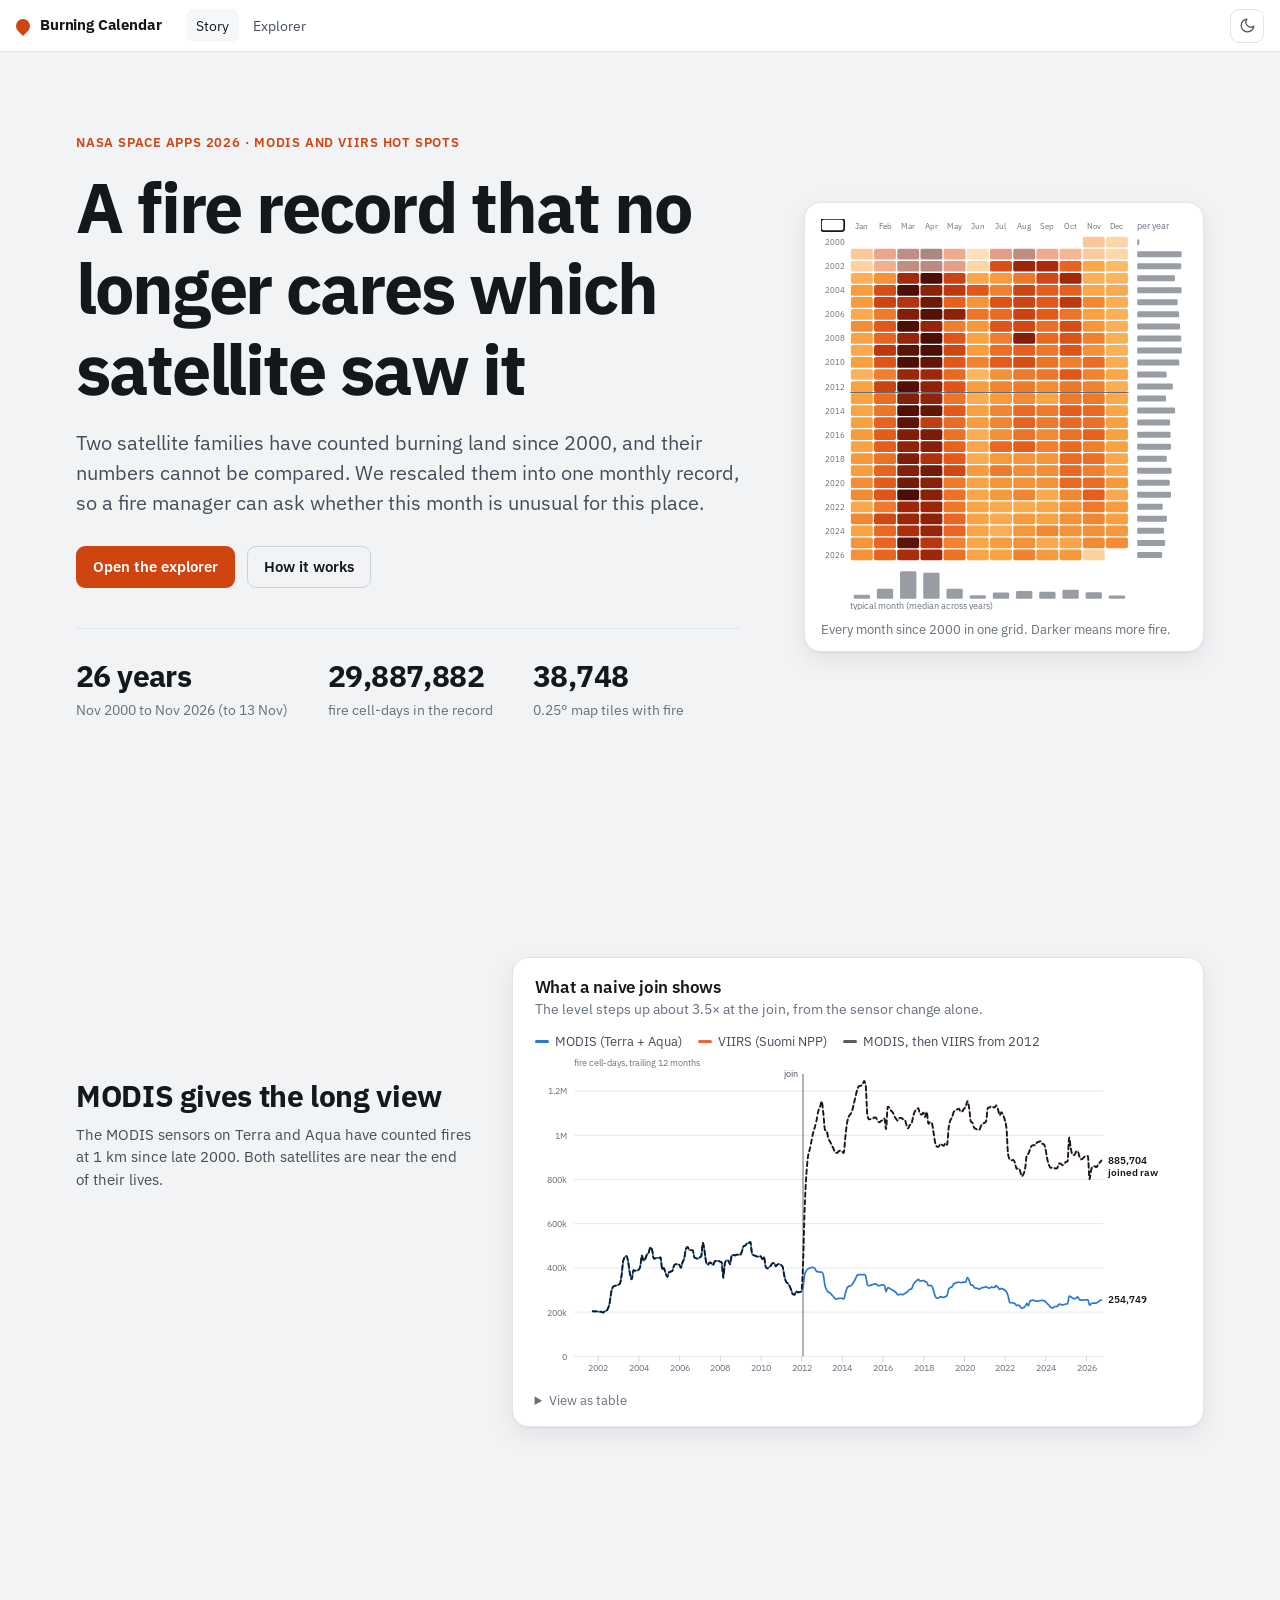
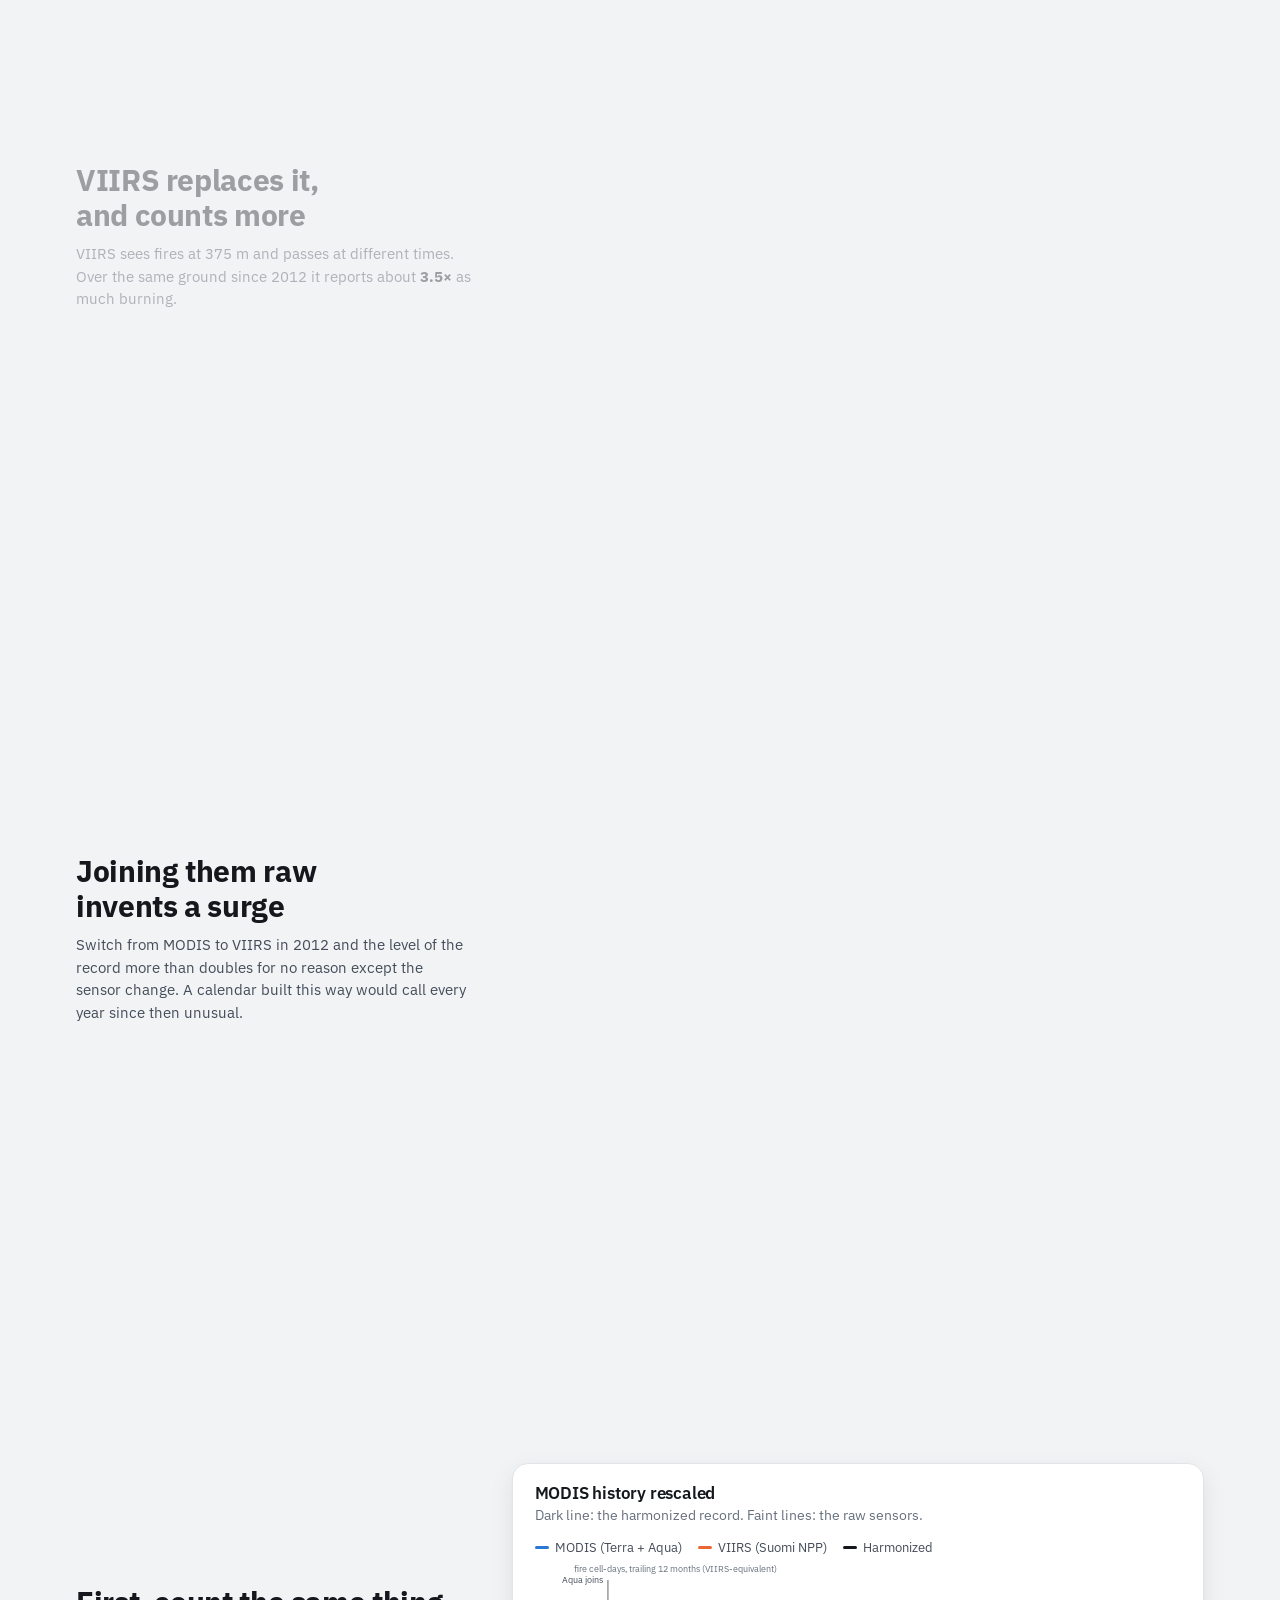
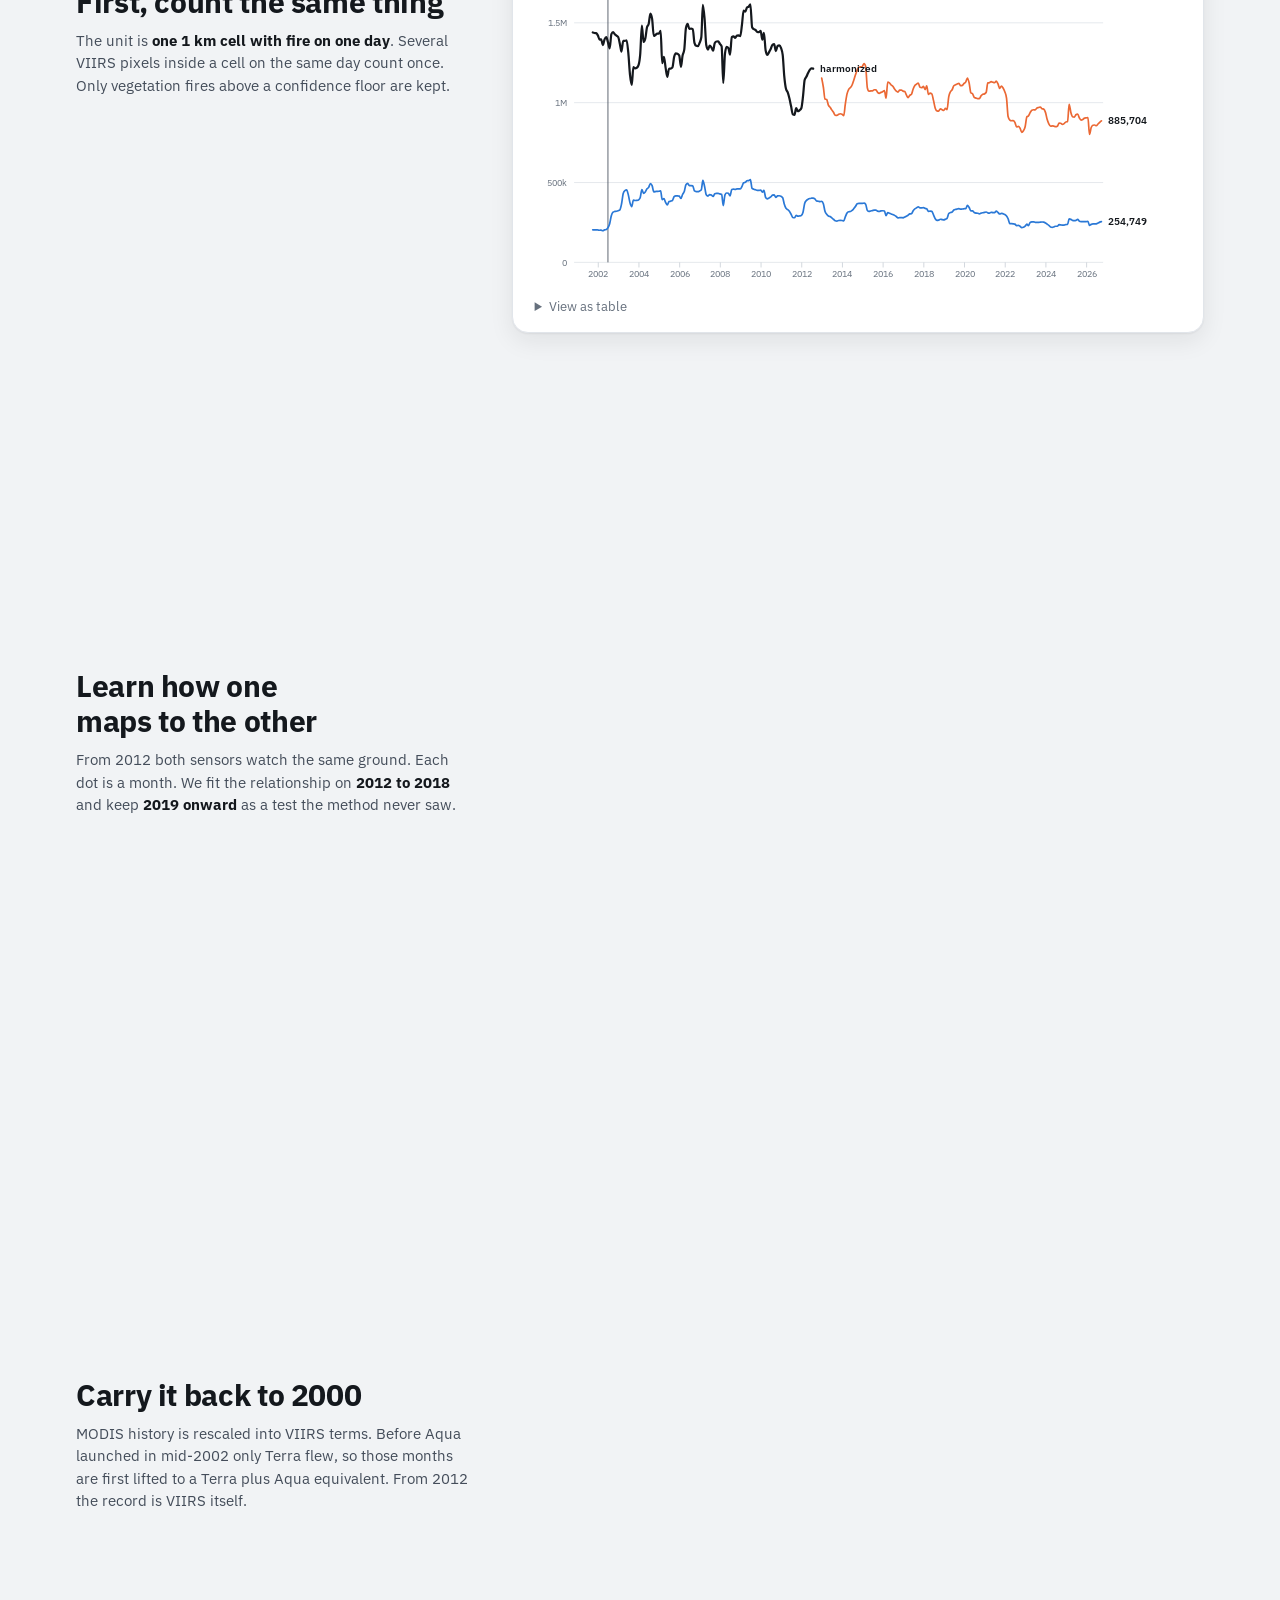
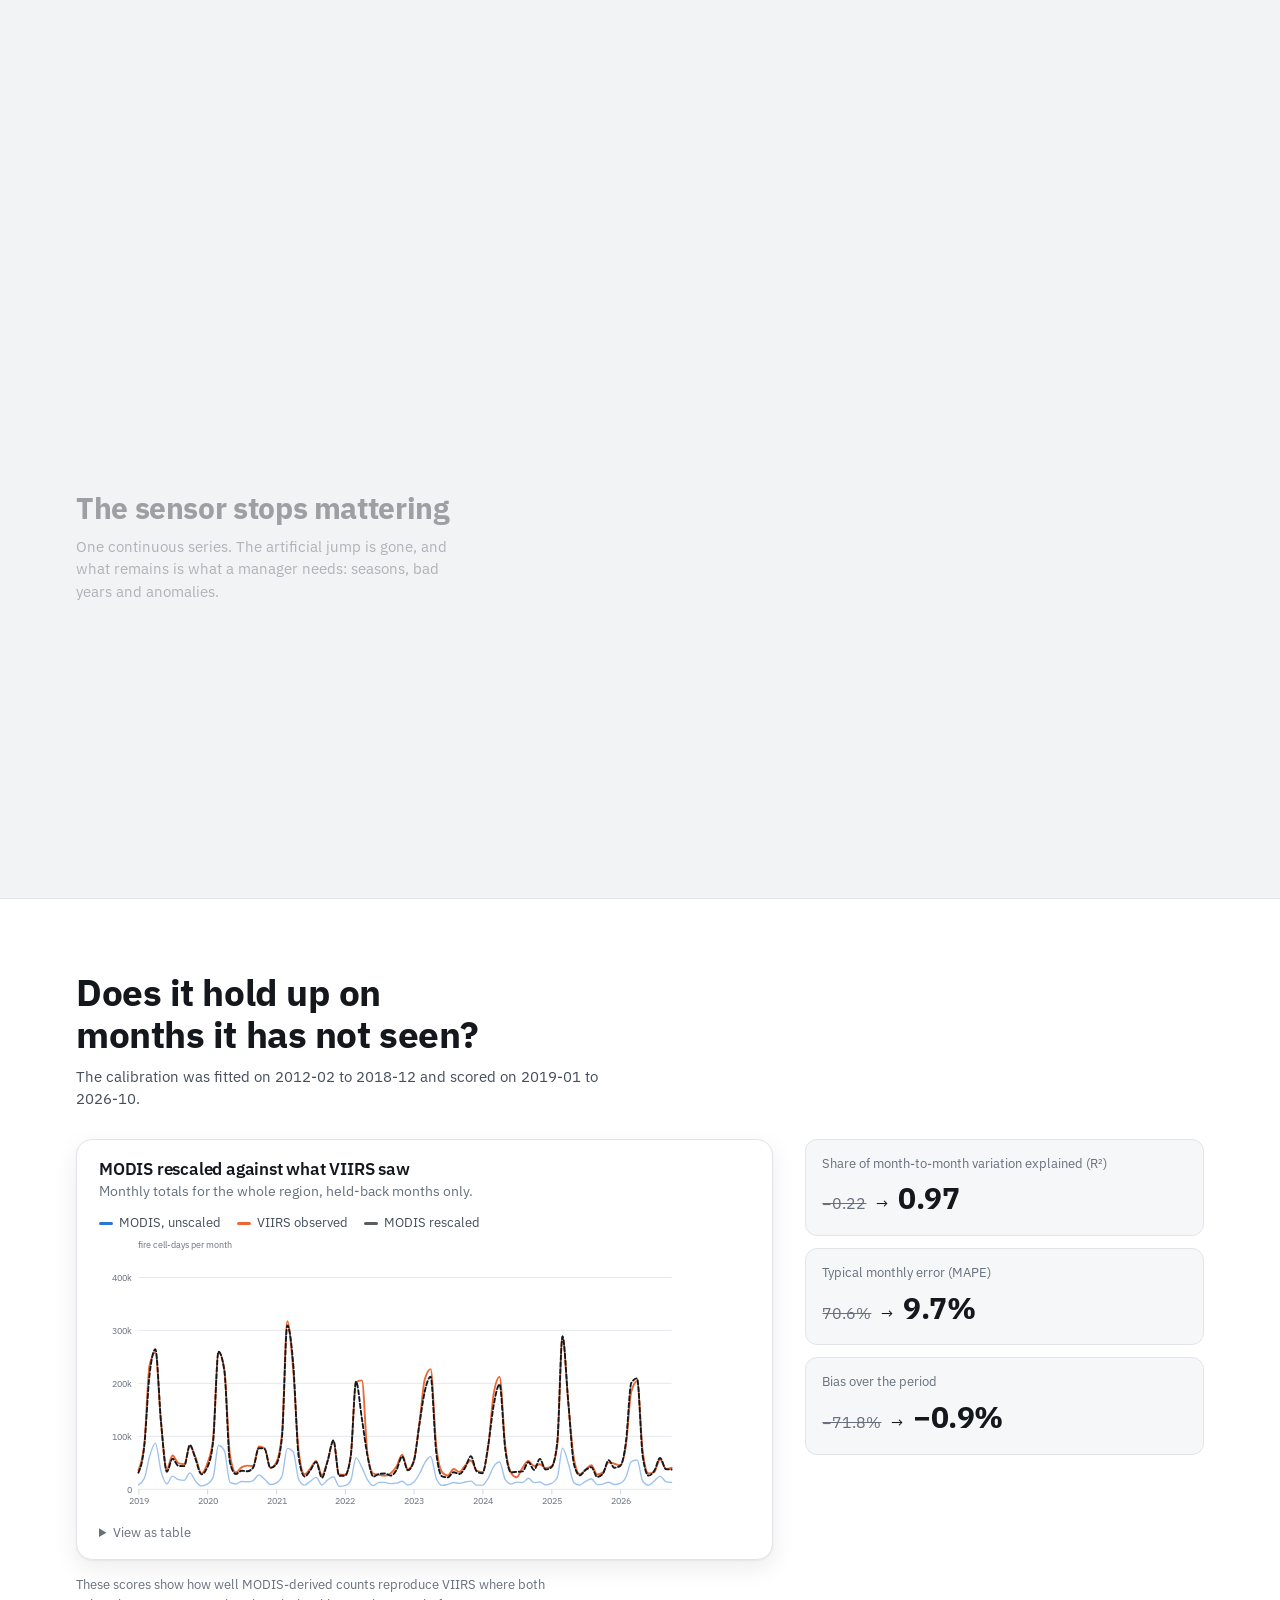
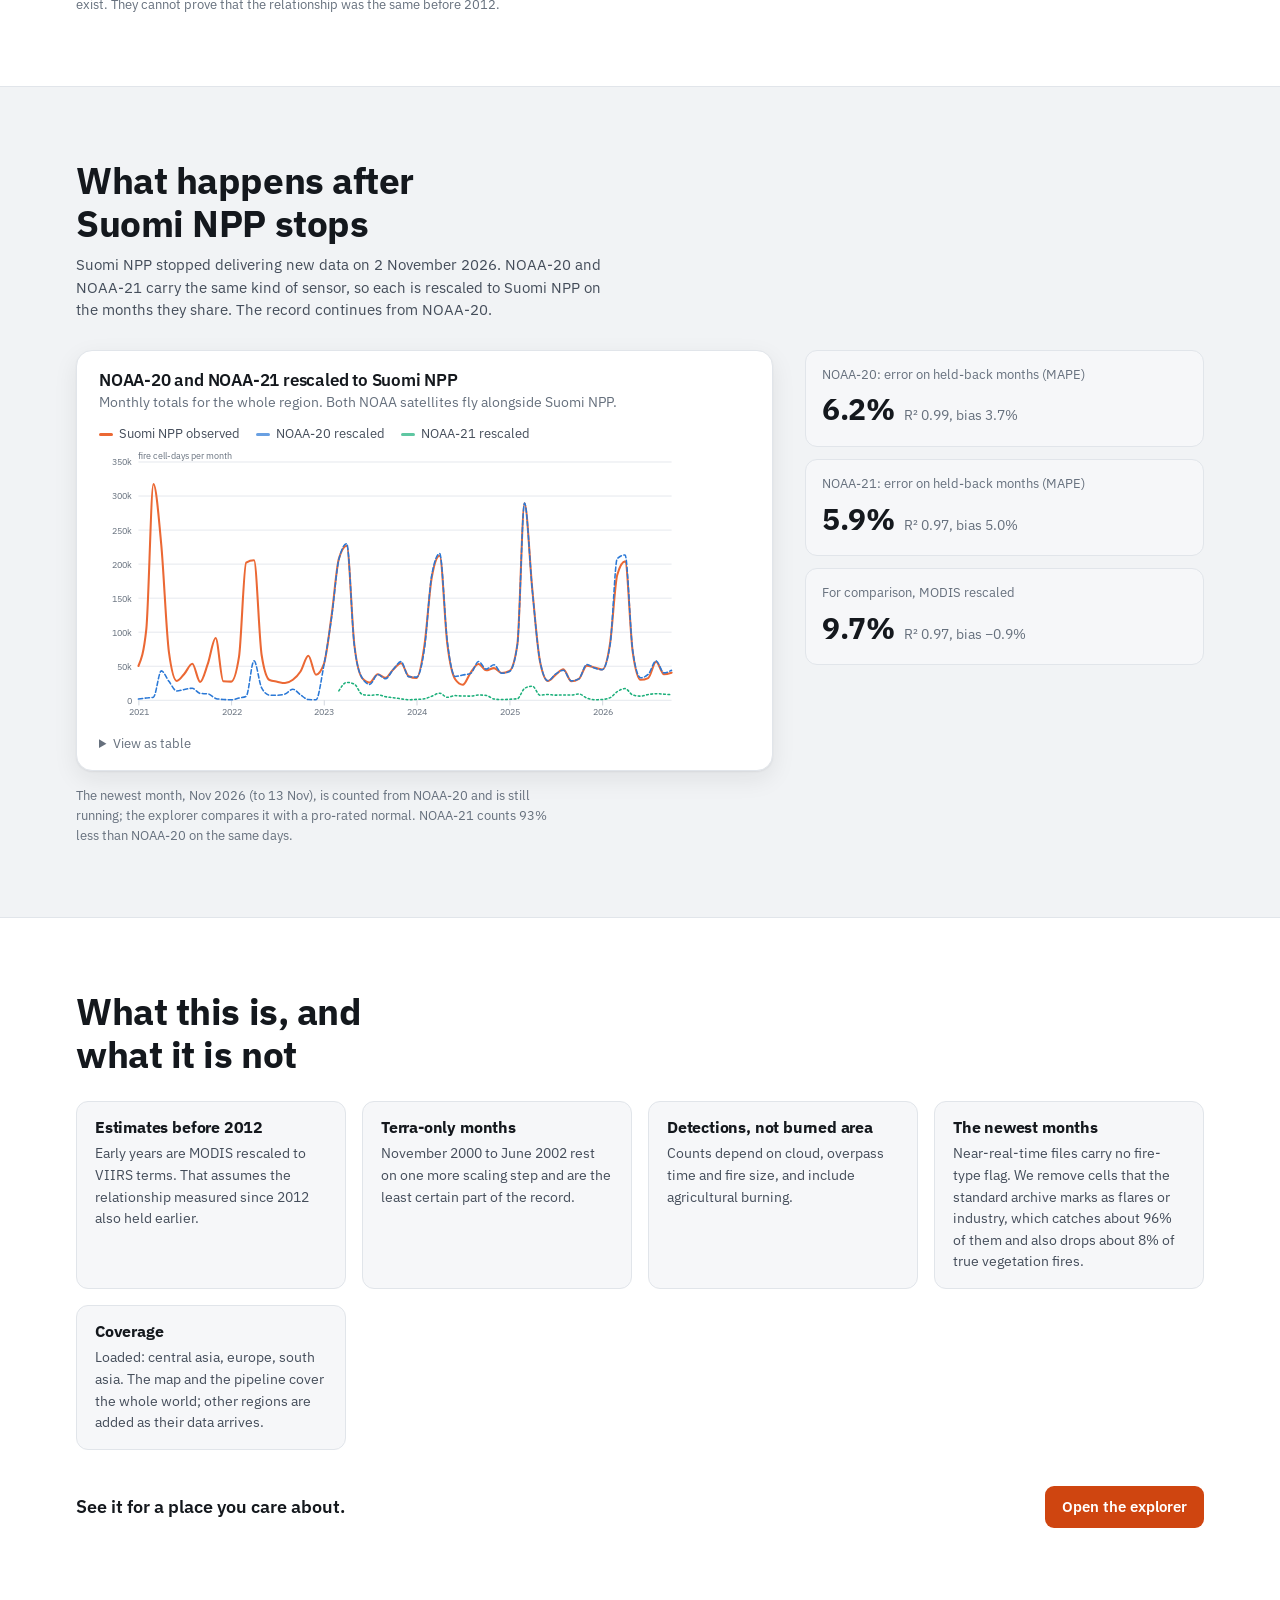
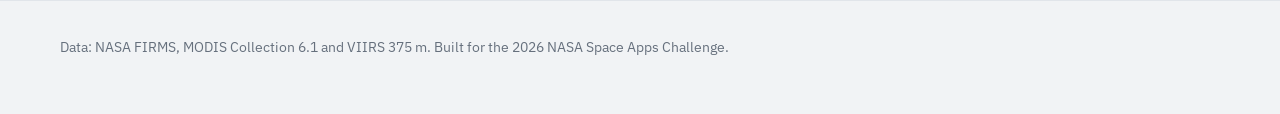
==== web/index.html @ ebf5aa25 "Burning Calendar: MODIS+VIIRS harmonization pipeline, website, Docker, derived data" ====
<!doctype html>
<html lang="en">
<head>
<meta charset="utf-8">
<meta name="viewport" content="width=device-width, initial-scale=1, viewport-fit=cover">
<title>Burning Calendar</title>
<link rel="stylesheet" href="css/base.css">
<link rel="stylesheet" href="css/story.css">
</head>
<body>
<header class="bar">
  <a class="brand" href="index.html"><i></i><span>Burning Calendar</span></a>
  <nav><a href="index.html" aria-current="page">Story</a><a href="explore.html">Explorer</a></nav>
  <span class="spacer"></span>
  <button class="iconbtn" id="theme" aria-label="Toggle light and dark theme" title="Theme">
    <svg viewBox="0 0 24 24"><path d="M21 12.8A9 9 0 1 1 11.2 3a7 7 0 0 0 9.8 9.8z"/></svg>
  </button>
</header>

<main>
<section class="hero"><div class="hero-grid"><div>
  <p class="eyebrow">NASA Space Apps 2026 · MODIS and VIIRS hot spots</p>
  <h1>A fire record that no longer cares which satellite saw it</h1>
  <p class="lede">Two satellite families have counted burning land since 2000, and their numbers cannot be compared. We rescaled them into one monthly record, so a fire manager can ask whether this month is unusual for this place.</p>
  <div class="actions">
    <a class="btn" href="explore.html">Open the explorer</a>
    <a class="btn ghost" href="#problem">How it works</a>
  </div>
  <div class="facts" id="facts"></div>
  </div>
  <a class="hero-vis" href="explore.html" aria-label="Open the explorer"><div id="hero-cal"></div><span>Every month since 2000 in one grid. Darker means more fire.</span></a>
  </div></section>

<section id="problem" class="story">
  <div>
    <div class="step" data-step="0">
      <h2>MODIS gives the long view</h2>
      <p>The MODIS sensors on Terra and Aqua have counted fires at 1&nbsp;km since late 2000. Both satellites are near the end of their lives.</p>
    </div>
    <div class="step" data-step="1">
      <h2>VIIRS replaces it, and counts more</h2>
      <p>VIIRS sees fires at 375&nbsp;m and passes at different times. Over the same ground since 2012 it reports about <b data-fill="ratio">2.5×</b> as much burning.</p>
    </div>
    <div class="step" data-step="2">
      <h2>Joining them raw invents a surge</h2>
      <p>Switch from MODIS to VIIRS in 2012 and the level of the record more than doubles for no reason except the sensor change. A calendar built this way would call every year since then unusual.</p>
    </div>
  </div>
  <div class="story-chart"><div class="card">
    <h3 class="ct" id="p-title"></h3><p class="cs" id="p-sub"></p>
    <div id="chart-problem"></div>
  </div></div>
</section>

<section id="harmonize" class="story">
  <div>
    <div class="step" data-step="0">
      <h2>First, count the same thing</h2>
      <p>The unit is <b>one 1&nbsp;km cell with fire on one day</b>. Several VIIRS pixels inside a cell on the same day count once. Only vegetation fires above a confidence floor are kept.</p>
    </div>
    <div class="step" data-step="1">
      <h2>Learn how one maps to the other</h2>
      <p>From 2012 both sensors watch the same ground. Each dot is a month. We fit the relationship on <b>2012 to 2018</b> and keep <b>2019 onward</b> as a test the method never saw.</p>
    </div>
    <div class="step" data-step="2">
      <h2>Carry it back to 2000</h2>
      <p>MODIS history is rescaled into VIIRS terms. Before Aqua launched in mid-2002 only Terra flew, so those months are first lifted to a Terra plus Aqua equivalent. From 2012 the record is VIIRS itself.</p>
    </div>
    <div class="step" data-step="3">
      <h2>The sensor stops mattering</h2>
      <p>One continuous series. The artificial jump is gone, and what remains is what a manager needs: seasons, bad years and anomalies.</p>
    </div>
  </div>
  <div class="story-chart"><div class="card">
    <h3 class="ct" id="h-title"></h3><p class="cs" id="h-sub"></p>
    <div id="chart-harmonize-line"></div>
    <div id="chart-harmonize-scatter" hidden></div>
  </div></div>
</section>

<section id="validation" class="band">
  <div class="wrap">
    <h2>Does it hold up on months it has not seen?</h2>
    <p class="sub" id="validation-sub"></p>
    <div class="validate">
      <div class="card"><h3 class="ct">MODIS rescaled against what VIIRS saw</h3><p class="cs" id="v-sub"></p><div id="chart-validate"></div></div>
      <div class="score" id="score"></div>
    </div>
    <p class="fineprint">These scores show how well MODIS-derived counts reproduce VIIRS where both exist. They cannot prove that the relationship was the same before 2012.</p>
  </div>
</section>

<section id="continuity" class="band alt-band" style="border-top:0">
  <div class="wrap">
    <h2>What happens after Suomi NPP stops</h2>
    <p class="sub" id="continuity-sub"></p>
    <div class="validate">
      <div class="card"><h3 class="ct">NOAA-20 and NOAA-21 rescaled to Suomi NPP</h3><p class="cs" id="c-sub"></p><div id="chart-continuity"></div></div>
      <div class="score" id="score-noaa"></div>
    </div>
    <p class="fineprint" id="continuity-note"></p>
  </div>
</section>

<section class="band" style="border-top:0">
  <div class="wrap">
    <h2>What this is, and what it is not</h2>
    <div class="limits">
      <div><h3>Estimates before 2012</h3><p>Early years are MODIS rescaled to VIIRS terms. That assumes the relationship measured since 2012 also held earlier.</p></div>
      <div><h3>Terra-only months</h3><p>November 2000 to June 2002 rest on one more scaling step and are the least certain part of the record.</p></div>
      <div><h3>Detections, not burned area</h3><p>Counts depend on cloud, overpass time and fire size, and include agricultural burning.</p></div>
      <div><h3>The newest months</h3><p>Near-real-time files carry no fire-type flag. We remove cells that the standard archive marks as flares or industry, which catches about 96% of them and also drops about 8% of true vegetation fires.</p></div>
      <div><h3>Coverage</h3><p id="coverage-note">The map and the pipeline cover the whole world; other regions are added as their data arrives.</p></div>
    </div>
    <div class="cta-band" style="margin-top:36px">
      <p style="font-size:1.15rem;font-weight:600">See it for a place you care about.</p>
      <a class="btn" href="explore.html">Open the explorer</a>
    </div>
  </div>
</section>
</main>
<footer class="foot wrap">Data: NASA FIRMS, MODIS Collection 6.1 and VIIRS 375 m. Built for the 2026 NASA Space Apps Challenge.</footer>

<script src="vendor/d3.min.js"></script>
<script src="js/data.js"></script>
<script src="js/theme.js"></script>
<script src="js/ramps.js"></script>
<script src="js/tooltip.js"></script>
<script src="js/charts/line.js"></script>
<script src="js/charts/scatter.js"></script>
<script src="js/charts/calendar.js"></script>
<script src="js/story.js"></script>
</body>
</html>
---- web/css/base.css ----
/* Design tokens. Fire is the one accent; series blue/orange come from a validated categorical order.
   Layout idea: a quiet instrument panel around a dark-capable map, numbers in tabular figures. */
@import url("https://fonts.googleapis.com/css2?family=IBM+Plex+Sans:wght@400;500;600;700&family=IBM+Plex+Mono:wght@400;500&display=swap");

:root {
  --font: "IBM Plex Sans", system-ui, -apple-system, "Segoe UI", Roboto, sans-serif;
  --mono: "IBM Plex Mono", ui-monospace, "SF Mono", Menlo, monospace;
  --bg: #f1f3f5; --surface: #ffffff; --surface-2: #f6f7f9;
  --ink: #14181d; --ink-2: #444d5a; --muted: #66707d;
  --line: #e1e5ea; --line-2: #cbd1d9;
  --accent: #cf4510; --accent-ink: #ffffff;
  --sea: #e6ebf0; --land: #fafbfc; --border: #c3cad3; --scrim: rgba(230, 235, 240, .62);
  --s1: #2a78d6; --s2: #eb6834; --s3: #1baf7a;
  --good: #1a7f4b; --bad: #b3261e;
  --shadow: 0 1px 2px rgba(20, 24, 29, .06), 0 8px 24px rgba(20, 24, 29, .08);
}
@media (prefers-color-scheme: dark) {
  :root:not([data-theme="light"]) {
    --bg: #0b0e11; --surface: #13171c; --surface-2: #1a1f25;
    --ink: #eceff3; --ink-2: #b4bdc8; --muted: #8993a1;
    --line: #242a32; --line-2: #333b46;
    --accent: #ff8a3d; --accent-ink: #1b0d04;
    --sea: #090b0e; --land: #151a20; --border: #2a313a; --scrim: rgba(9, 11, 14, .66);
    --s1: #3987e5; --s2: #d95926; --s3: #199e70;
    --good: #5fd39a; --bad: #ff8d84;
    --shadow: 0 1px 2px rgba(0, 0, 0, .4), 0 8px 24px rgba(0, 0, 0, .35);
    color-scheme: dark;
  }
}
:root[data-theme="dark"] {
  --bg: #0b0e11; --surface: #13171c; --surface-2: #1a1f25;
  --ink: #eceff3; --ink-2: #b4bdc8; --muted: #8993a1;
  --line: #242a32; --line-2: #333b46;
  --accent: #ff8a3d; --accent-ink: #1b0d04;
  --sea: #090b0e; --land: #151a20; --border: #2a313a; --scrim: rgba(9, 11, 14, .66);
  --s1: #3987e5; --s2: #d95926; --s3: #199e70;
  --good: #5fd39a; --bad: #ff8d84;
  --shadow: 0 1px 2px rgba(0, 0, 0, .4), 0 8px 24px rgba(0, 0, 0, .35);
  color-scheme: dark;
}

* { box-sizing: border-box; }
html { scroll-behavior: smooth; }
body { margin: 0; background: var(--bg); color: var(--ink); font: 15px/1.5 var(--font); -webkit-font-smoothing: antialiased; }
h1, h2, h3, h4 { margin: 0; line-height: 1.15; letter-spacing: -.012em; text-wrap: balance; }
p { margin: 0; }
a { color: inherit; }
button, select, input { font: inherit; color: inherit; }
.num { font-variant-numeric: tabular-nums; }
.muted { color: var(--muted); }
:focus-visible { outline: 2px solid var(--accent); outline-offset: 2px; border-radius: 4px; }

/* top bar shared by both pages */
.bar { display: flex; align-items: center; gap: 16px; height: 52px; padding: 0 max(16px, env(safe-area-inset-left, 0px)); border-bottom: 1px solid var(--line); background: var(--surface); }
.brand { white-space: nowrap; display: flex; align-items: center; gap: 10px; font-weight: 700; letter-spacing: -.01em; text-decoration: none; }
.brand i { width: 14px; height: 14px; border-radius: 50% 50% 50% 0; transform: rotate(-45deg); background: var(--accent); display: block; }
.bar nav { display: flex; gap: 4px; margin-left: 8px; overflow-x: auto; }
.bar nav a { padding: 6px 10px; border-radius: 8px; color: var(--ink-2); text-decoration: none; font-size: .9rem; white-space: nowrap; }
.bar nav a:hover, .bar nav a[aria-current] { background: var(--surface-2); color: var(--ink); }
.bar .spacer { flex: 1; }
.iconbtn { width: 34px; height: 34px; display: grid; place-items: center; border: 1px solid var(--line); background: var(--surface); border-radius: 9px; cursor: pointer; color: var(--ink-2); }
.iconbtn:hover { color: var(--ink); border-color: var(--line-2); }
.iconbtn svg { width: 17px; height: 17px; stroke: currentColor; fill: none; stroke-width: 1.7; stroke-linecap: round; stroke-linejoin: round; }

.btn { display: inline-flex; align-items: center; gap: 8px; padding: 9px 16px; border-radius: 9px; border: 1px solid transparent; background: var(--accent); color: var(--accent-ink); font-weight: 600; text-decoration: none; cursor: pointer; }
.btn.ghost { background: transparent; color: var(--ink); border-color: var(--line-2); }
.btn:hover { filter: brightness(1.06); }
.seg { display: inline-flex; padding: 3px; gap: 2px; background: var(--surface-2); border: 1px solid var(--line); border-radius: 10px; }
.seg button { border: 0; background: transparent; padding: 5px 11px; border-radius: 7px; cursor: pointer; color: var(--ink-2); font-size: .85rem; white-space: nowrap; }
.seg button[aria-pressed="true"] { background: var(--surface); color: var(--ink); box-shadow: 0 1px 2px rgba(0, 0, 0, .12); font-weight: 600; }
.pill { display: inline-flex; align-items: center; gap: 6px; padding: 3px 10px; border-radius: 999px; font-size: .8rem; font-weight: 600; border: 1px solid var(--line-2); }

/* chart bits */
.axis text { fill: var(--muted); font: 11px var(--font); }
.axis path, .axis line { stroke: var(--line-2); }
.axis .domain { display: none; }
.grid line { stroke: var(--line); }
.legend-row { display: flex; flex-wrap: wrap; gap: 6px 16px; font-size: .82rem; color: var(--ink-2); margin-bottom: 6px; }
.legend-row span { display: inline-flex; align-items: center; gap: 6px; }
.legend-row i { display: block; width: 14px; height: 3px; border-radius: 2px; }
.legend-row i.dot { width: 9px; height: 9px; border-radius: 50%; }
.scale { display: flex; align-items: center; gap: 8px; font-size: .75rem; color: var(--muted); }
.scale canvas { height: 8px; width: 140px; border-radius: 4px; }
.tip { position: fixed; z-index: 50; pointer-events: none; min-width: 120px; max-width: 280px; padding: 8px 10px; border-radius: 10px; background: var(--surface); color: var(--ink); border: 1px solid var(--line-2); box-shadow: var(--shadow); font-size: .8rem; }
.tip .t { color: var(--muted); margin-bottom: 4px; }
.tip .r { display: flex; align-items: center; gap: 8px; justify-content: space-between; }
.tip .r b { font-variant-numeric: tabular-nums; font-size: .95rem; }
.tip .r span { display: inline-flex; align-items: center; gap: 6px; color: var(--ink-2); }
.tip .r i { width: 10px; height: 3px; border-radius: 2px; display: inline-block; }
details.tbl { margin-top: 10px; font-size: .82rem; }
details.tbl summary { cursor: pointer; color: var(--muted); }
details.tbl .wrap { overflow: auto; max-height: 260px; margin-top: 8px; border: 1px solid var(--line); border-radius: 8px; }
details.tbl table { border-collapse: collapse; width: 100%; font-variant-numeric: tabular-nums; }
details.tbl th, details.tbl td { padding: 4px 10px; text-align: right; border-bottom: 1px solid var(--line); }
details.tbl th:first-child, details.tbl td:first-child { text-align: left; }
details.tbl th { position: sticky; top: 0; background: var(--surface-2); font-weight: 600; }
@media (prefers-reduced-motion: reduce) { html { scroll-behavior: auto; } * { transition: none !important; animation: none !important; } }
@media (max-width: 560px) { .brand span { display: none; } .bar { gap: 10px; } }
---- web/css/story.css ----
.hero { max-width: 1160px; margin: 0 auto; padding: clamp(40px, 9vh, 96px) max(16px, env(safe-area-inset-left, 0px)) clamp(32px, 7vh, 72px); }
.eyebrow { color: var(--accent); font-weight: 600; font-size: .82rem; letter-spacing: .06em; text-transform: uppercase; }
.hero-grid { display: grid; grid-template-columns: minmax(0, 1fr) minmax(280px, 400px); gap: clamp(24px, 5vw, 72px); align-items: center; }
.hero-vis { display: block; text-decoration: none; padding: 16px 16px 12px; border: 1px solid var(--line); border-radius: 16px; background: var(--surface); box-shadow: var(--shadow); }
.hero-vis span { display: block; margin-top: 10px; font-size: .8rem; color: var(--muted); }
.hero-vis:hover { border-color: var(--line-2); }
@media (max-width: 880px) { .hero-grid { grid-template-columns: 1fr; } }
.hero h1 { font-size: clamp(2.3rem, 6.2vw, 4.4rem); max-width: 16ch; margin: 14px 0 18px; font-weight: 700; letter-spacing: -.03em; }
.hero .lede { font-size: clamp(1.05rem, 1.6vw, 1.25rem); color: var(--ink-2); max-width: 56ch; }
.hero .actions { display: flex; flex-wrap: wrap; gap: 12px; margin: 28px 0 40px; }
.facts { display: flex; flex-wrap: wrap; gap: 14px 40px; padding-top: 24px; border-top: 1px solid var(--line); }
.fact b { display: block; font-size: 1.9rem; letter-spacing: -.02em; font-variant-numeric: tabular-nums; }
.fact span { color: var(--muted); font-size: .85rem; }

.story { max-width: 1160px; margin: 0 auto; padding: 0 max(16px, env(safe-area-inset-left, 0px)); display: grid; grid-template-columns: minmax(260px, 4fr) minmax(0, 7fr); gap: 40px; }
.step { min-height: 78vh; display: flex; flex-direction: column; justify-content: center; gap: 10px; opacity: .38; transition: opacity .3s; }
.step.active { opacity: 1; }
.step h2 { font-size: clamp(1.4rem, 2.4vw, 1.9rem); }
.step p { color: var(--ink-2); max-width: 46ch; }
.step p b { color: var(--ink); }
.story-chart { position: sticky; top: 68px; align-self: start; height: calc(100vh - 84px); display: flex; align-items: center; }
.card { width: 100%; background: var(--surface); border: 1px solid var(--line); border-radius: 16px; padding: 20px 22px 16px; box-shadow: var(--shadow); }
.card .ct { font-size: 1.05rem; font-weight: 600; }
.card .cs { color: var(--muted); font-size: .85rem; margin: 2px 0 12px; min-height: 1.3em; }
.card [hidden] { display: none; }

.band { background: var(--surface); border-block: 1px solid var(--line); padding: clamp(40px, 8vh, 80px) 0; }
.wrap { max-width: 1160px; margin: 0 auto; padding: 0 max(16px, env(safe-area-inset-left, 0px)); }
.band h2 { font-size: clamp(1.6rem, 3vw, 2.3rem); max-width: 22ch; }
.band .sub { color: var(--ink-2); max-width: 60ch; margin: 10px 0 28px; }
.validate { display: grid; grid-template-columns: minmax(0, 7fr) minmax(240px, 4fr); gap: 32px; align-items: start; }
.score { display: grid; gap: 12px; }
.score .row { padding: 14px 16px; border: 1px solid var(--line); border-radius: 12px; background: var(--surface-2); }
.score .k { color: var(--muted); font-size: .82rem; }
.score .v { display: flex; align-items: baseline; gap: 10px; font-variant-numeric: tabular-nums; margin-top: 2px; }
.score .v b { font-size: 1.9rem; letter-spacing: -.02em; }
.score .v s { color: var(--muted); font-size: 1rem; }
.fineprint { color: var(--muted); font-size: .84rem; max-width: 62ch; margin-top: 14px; }

.limits { display: grid; grid-template-columns: repeat(auto-fit, minmax(240px, 1fr)); gap: 16px; margin-top: 26px; }
.limits div { padding: 16px 18px; border: 1px solid var(--line); border-radius: 12px; background: var(--surface-2); }
.limits h3 { font-size: 1rem; margin-bottom: 6px; }
.limits p { color: var(--ink-2); font-size: .9rem; }
.foot { padding: 36px 0 56px; color: var(--muted); font-size: .85rem; }
.cta-band { display: flex; flex-wrap: wrap; align-items: center; justify-content: space-between; gap: 20px; }
@media (max-width: 880px) {
  .story, .validate { grid-template-columns: 1fr; gap: 0; }
  .story-chart { top: 52px; height: auto; padding: 8px 0; background: var(--bg); z-index: 5; }
  .step { min-height: 64vh; }
  .validate { gap: 20px; }
}
.alt-band { background: var(--bg); }
.score .v em { font-style: normal; color: var(--muted); font-size: .85rem; }
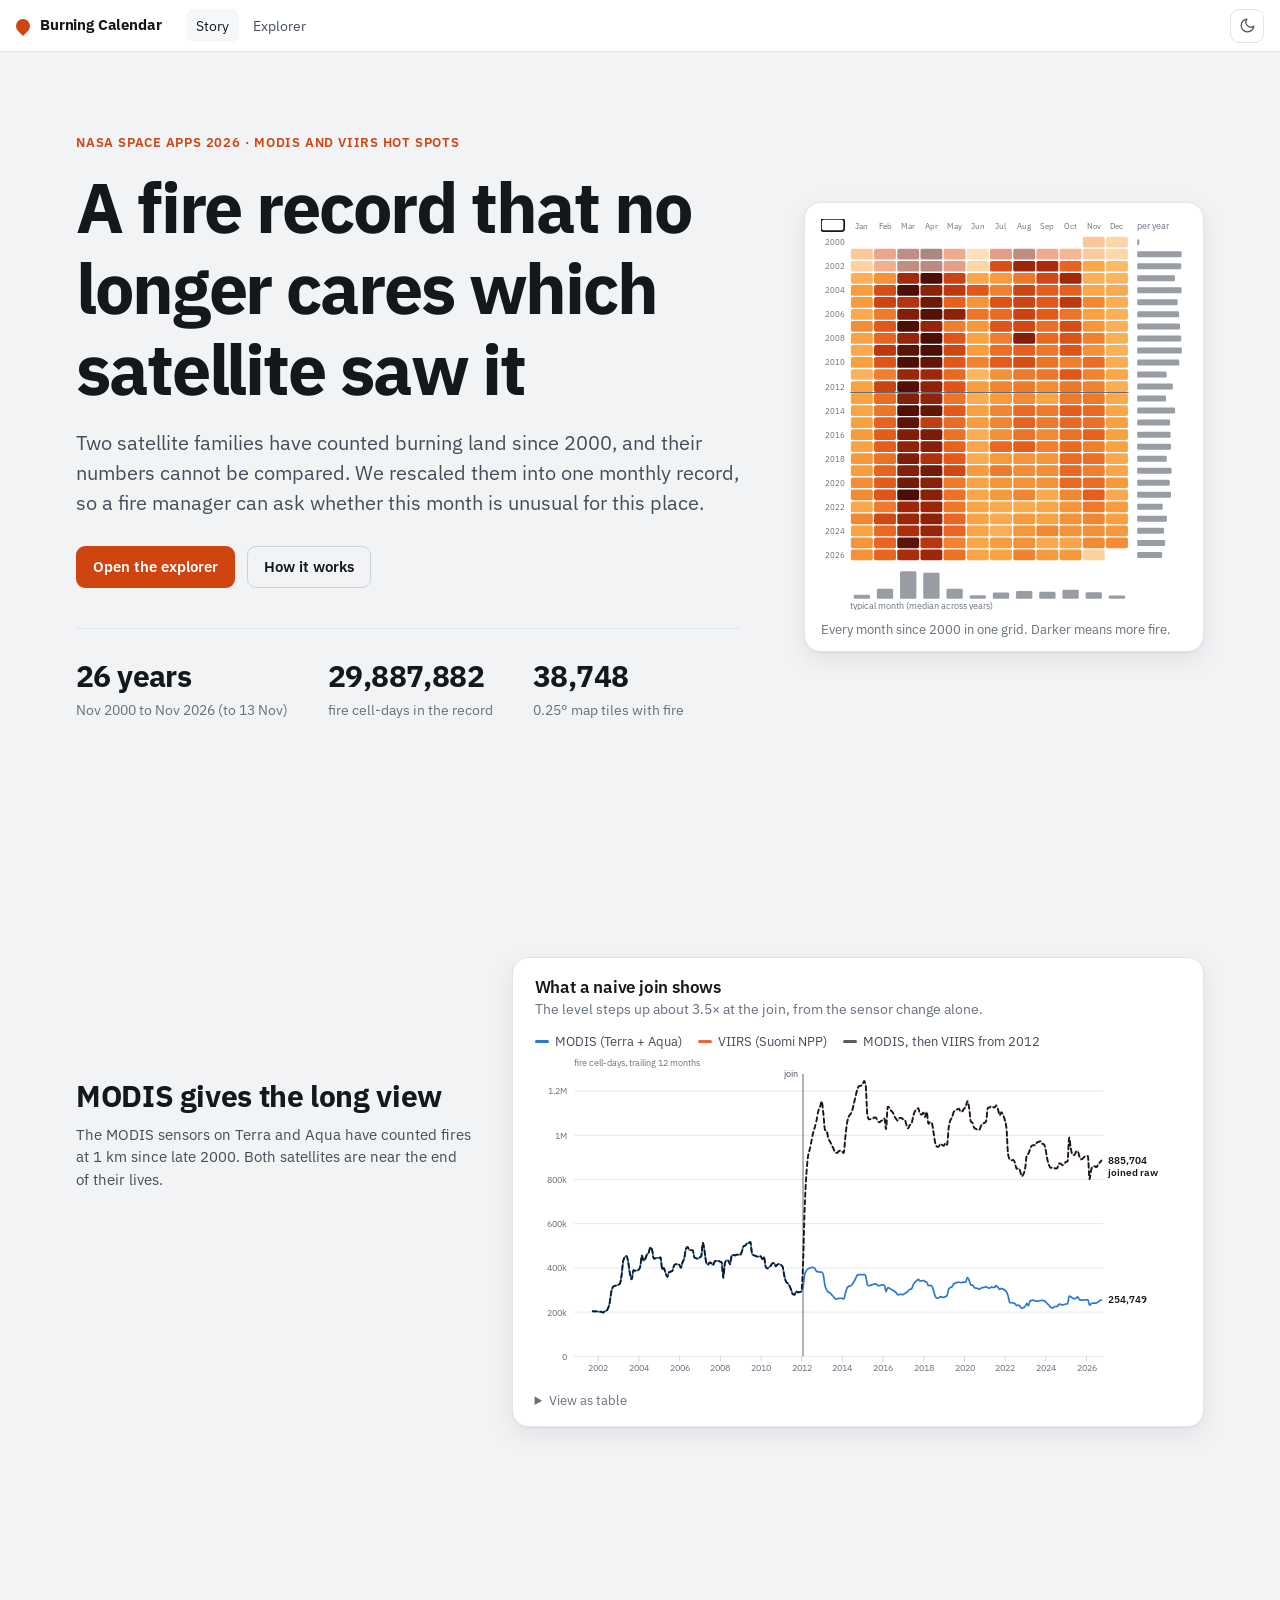
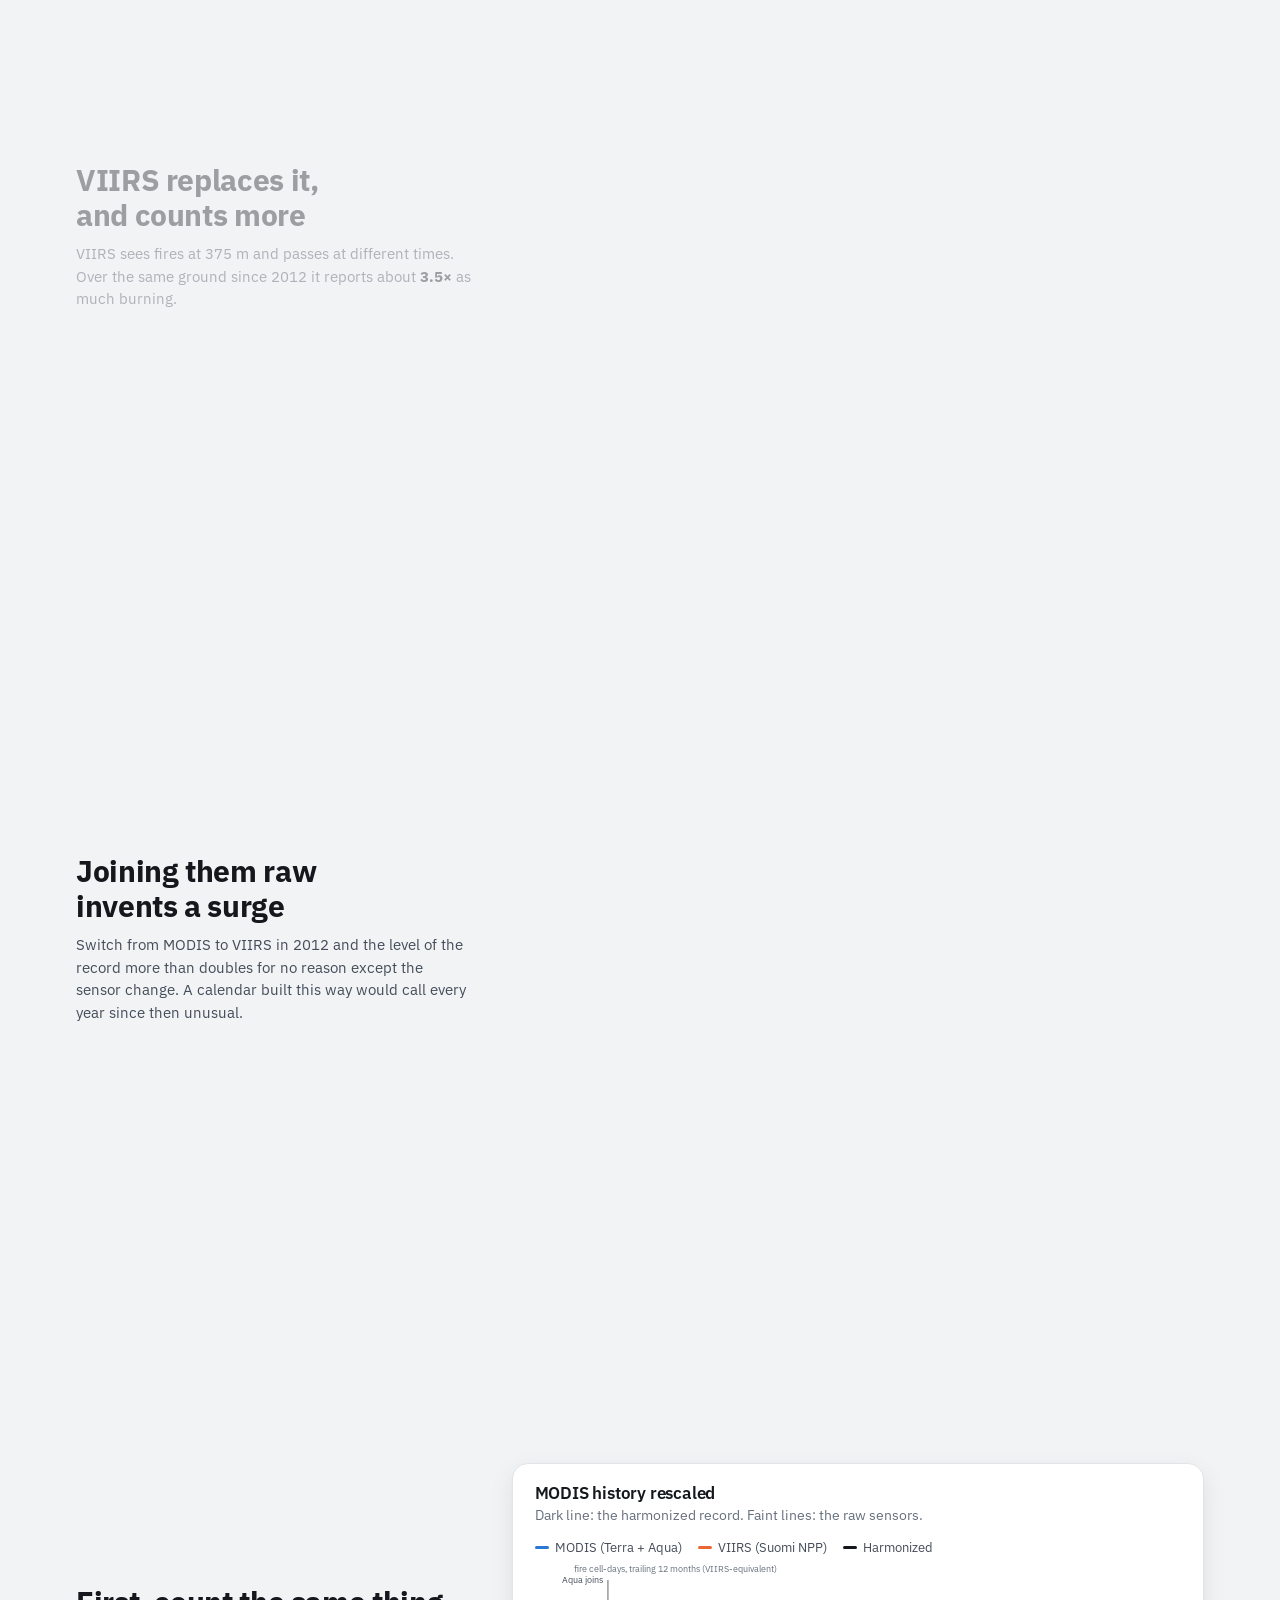
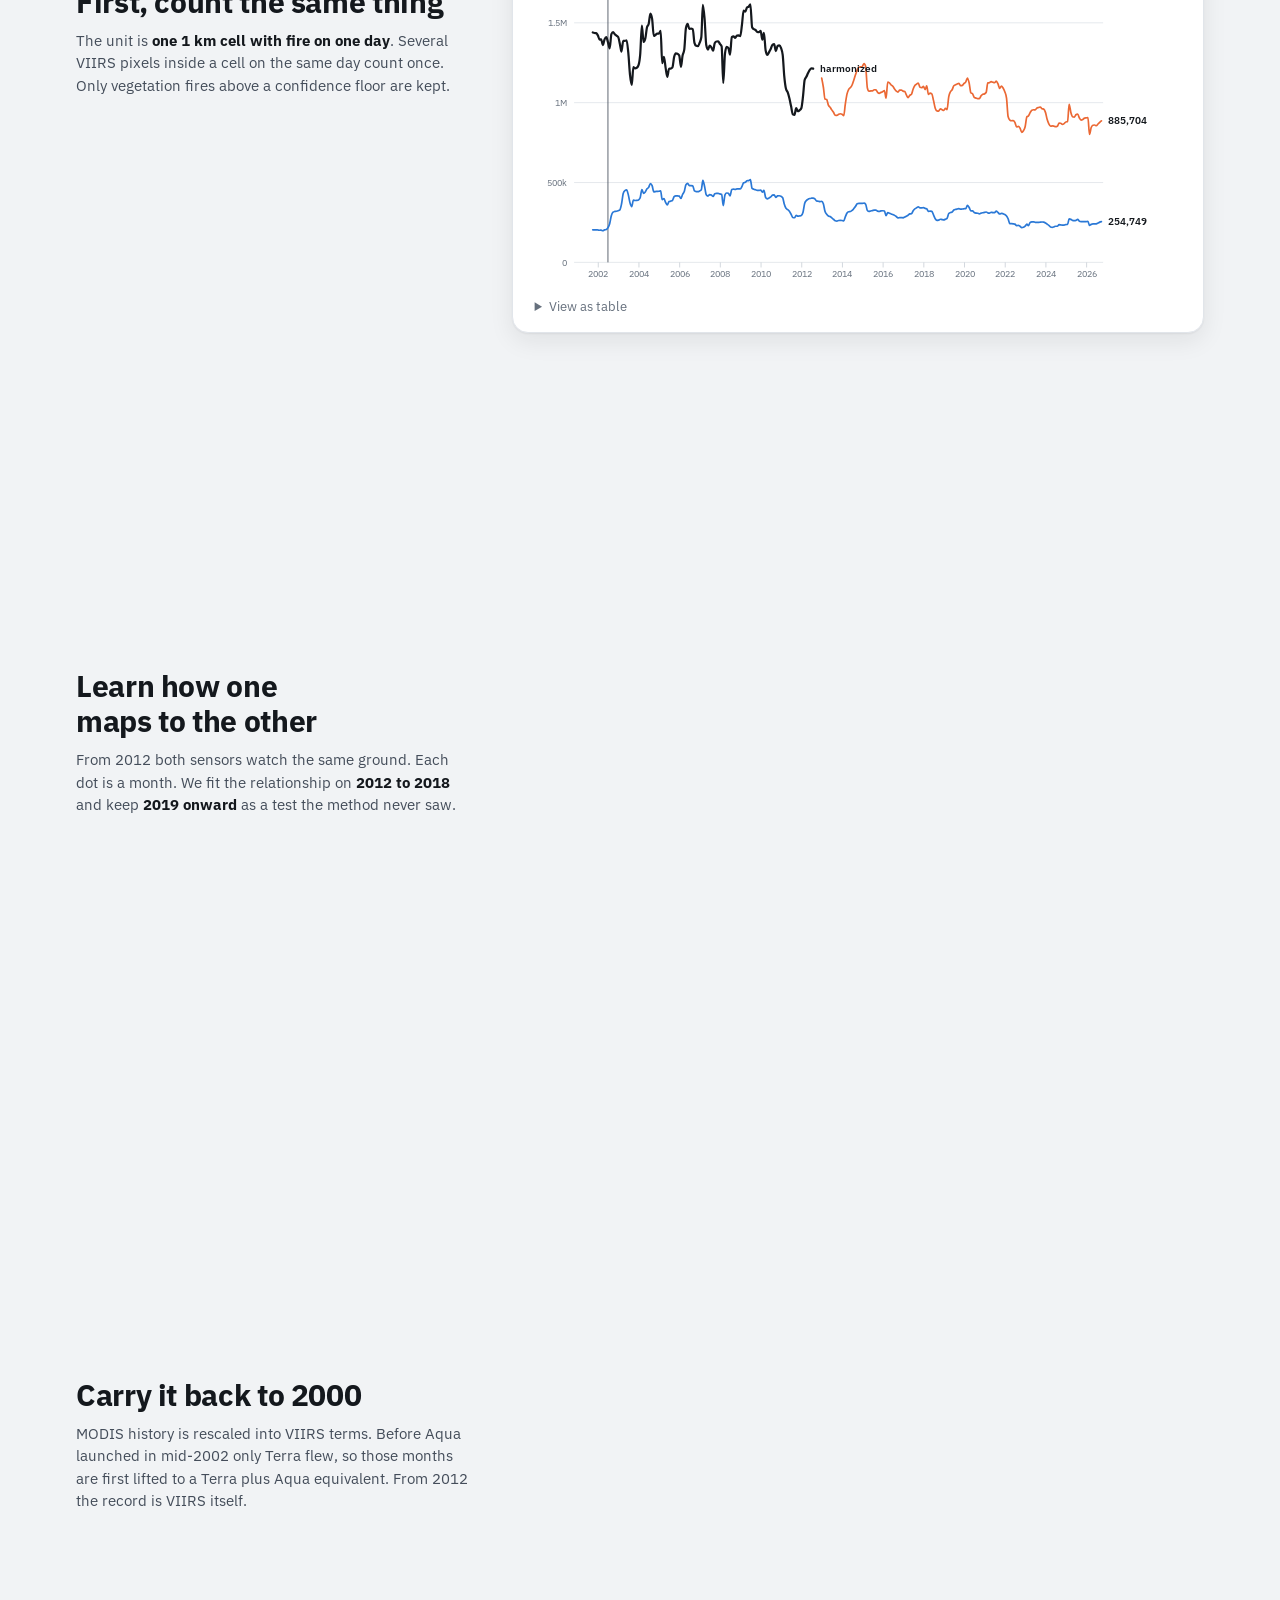
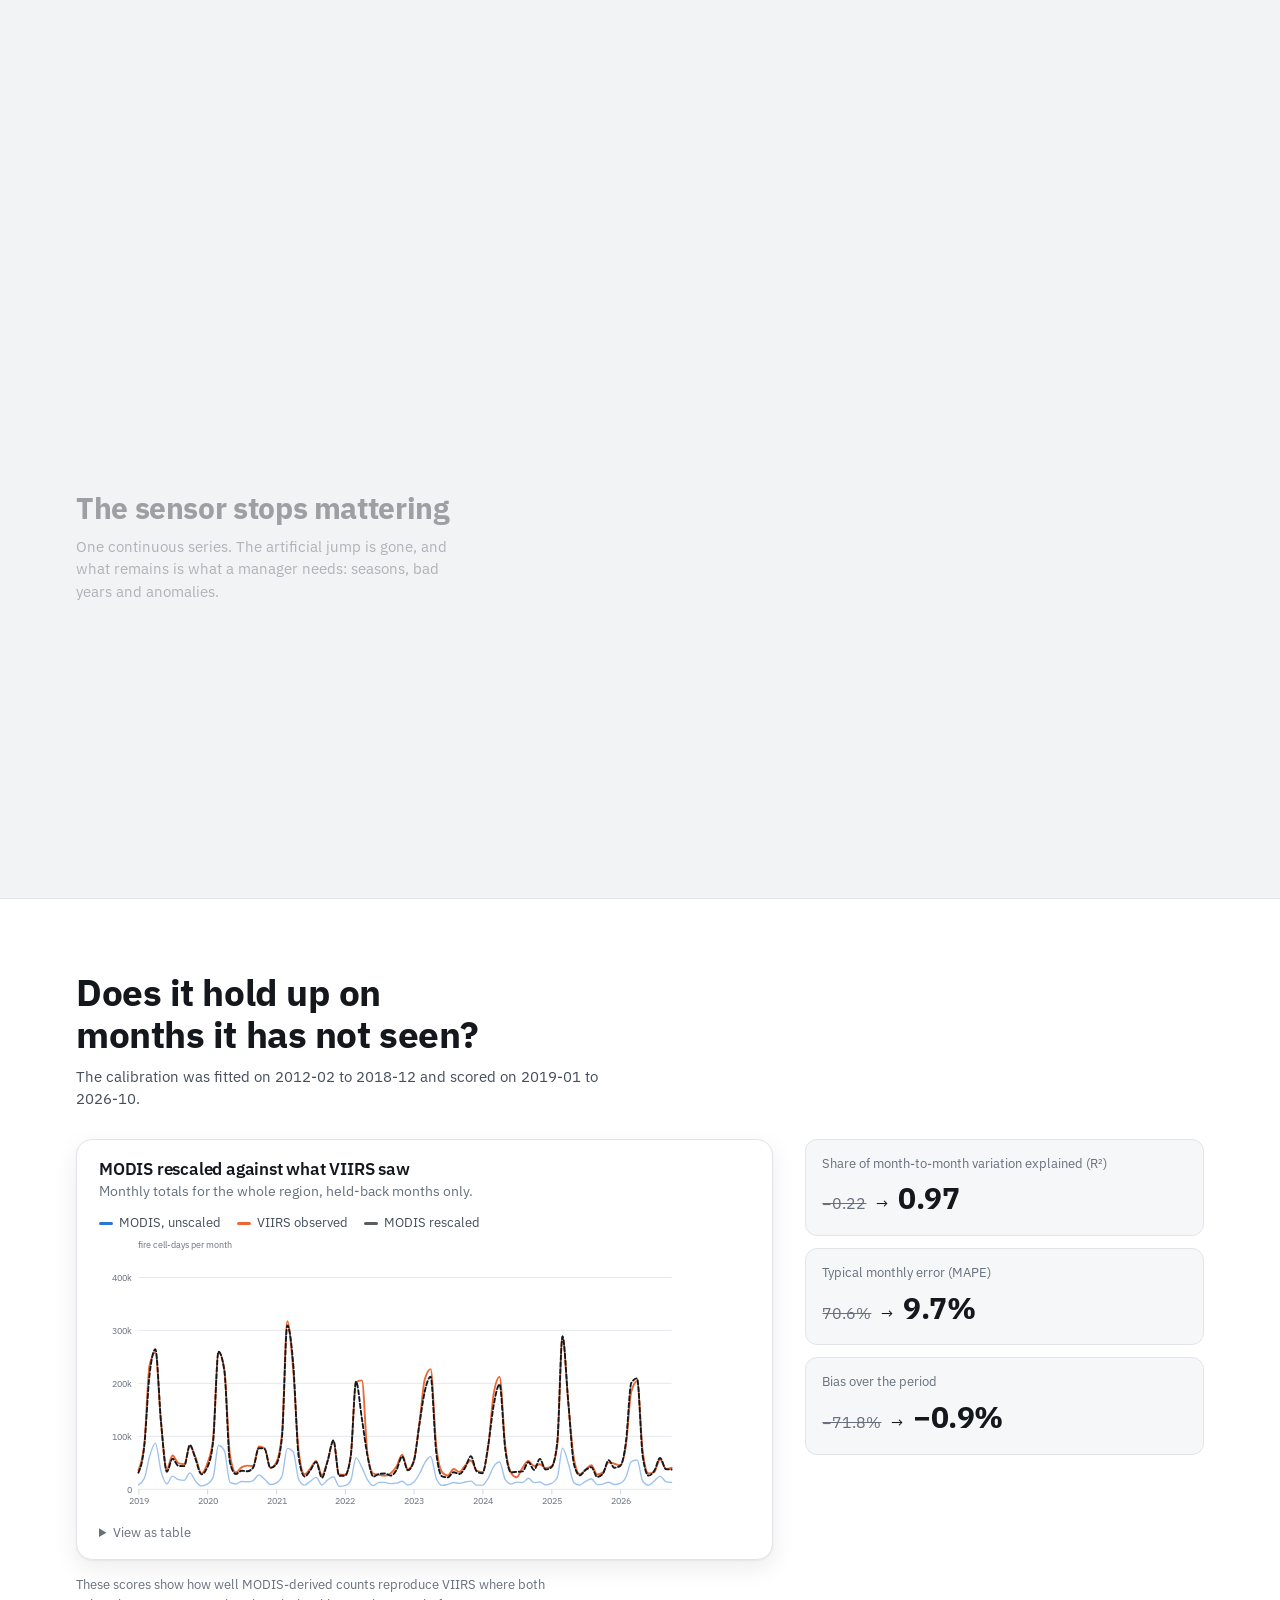
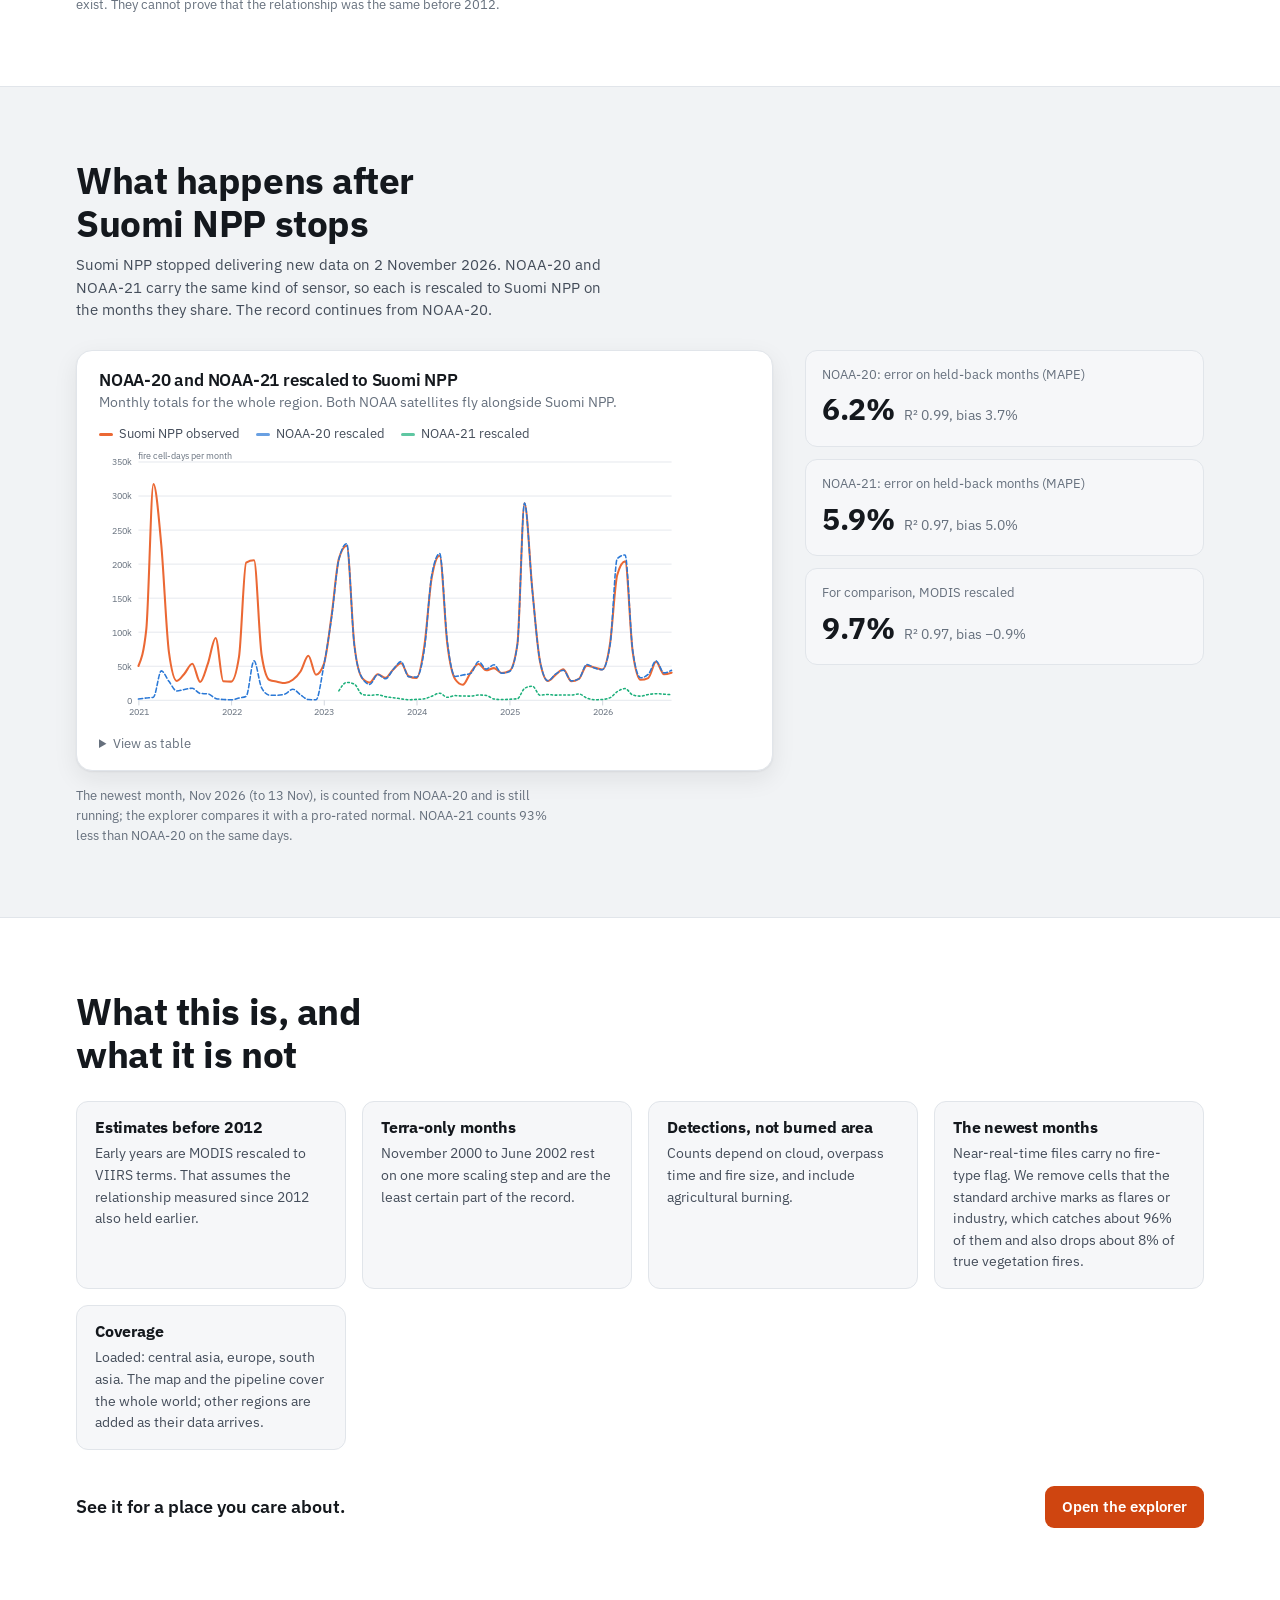
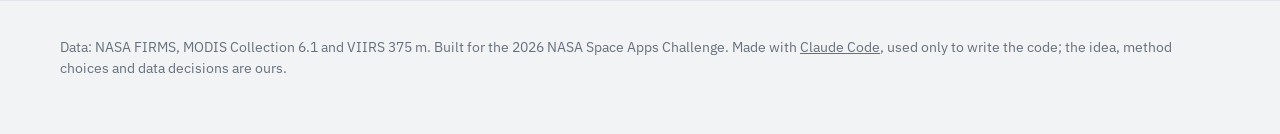
==== commit adbfe685: "Credit Claude Code in README and site footer" ====
--- a/web/index.html
+++ b/web/index.html
@@ -119,7 +119,7 @@
   </div>
 </section>
 </main>
-<footer class="foot wrap">Data: NASA FIRMS, MODIS Collection 6.1 and VIIRS 375 m. Built for the 2026 NASA Space Apps Challenge.</footer>
+<footer class="foot wrap">Data: NASA FIRMS, MODIS Collection 6.1 and VIIRS 375 m. Built for the 2026 NASA Space Apps Challenge. Made with <a href="https://claude.com/claude-code">Claude Code</a>, used only to write the code; the idea, method choices and data decisions are ours.</footer>
 
 <script src="vendor/d3.min.js"></script>
 <script src="js/data.js"></script>
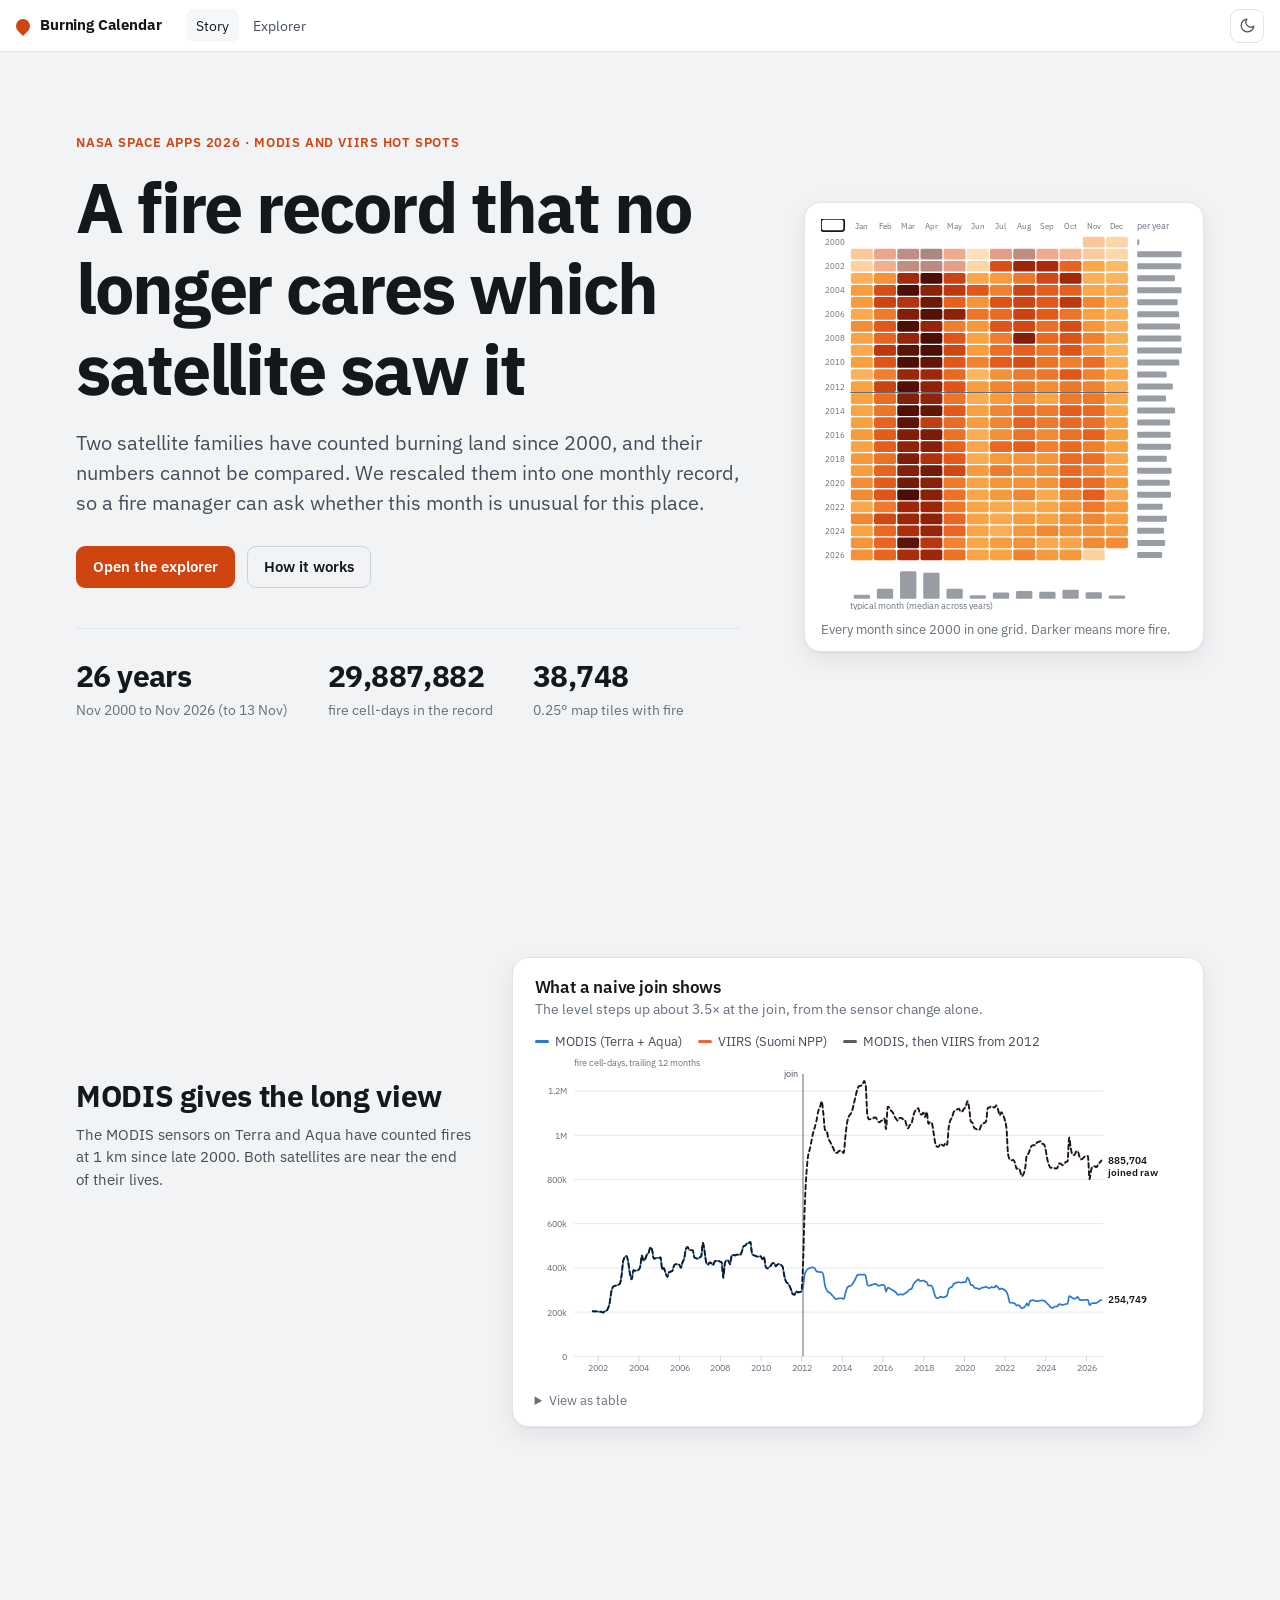
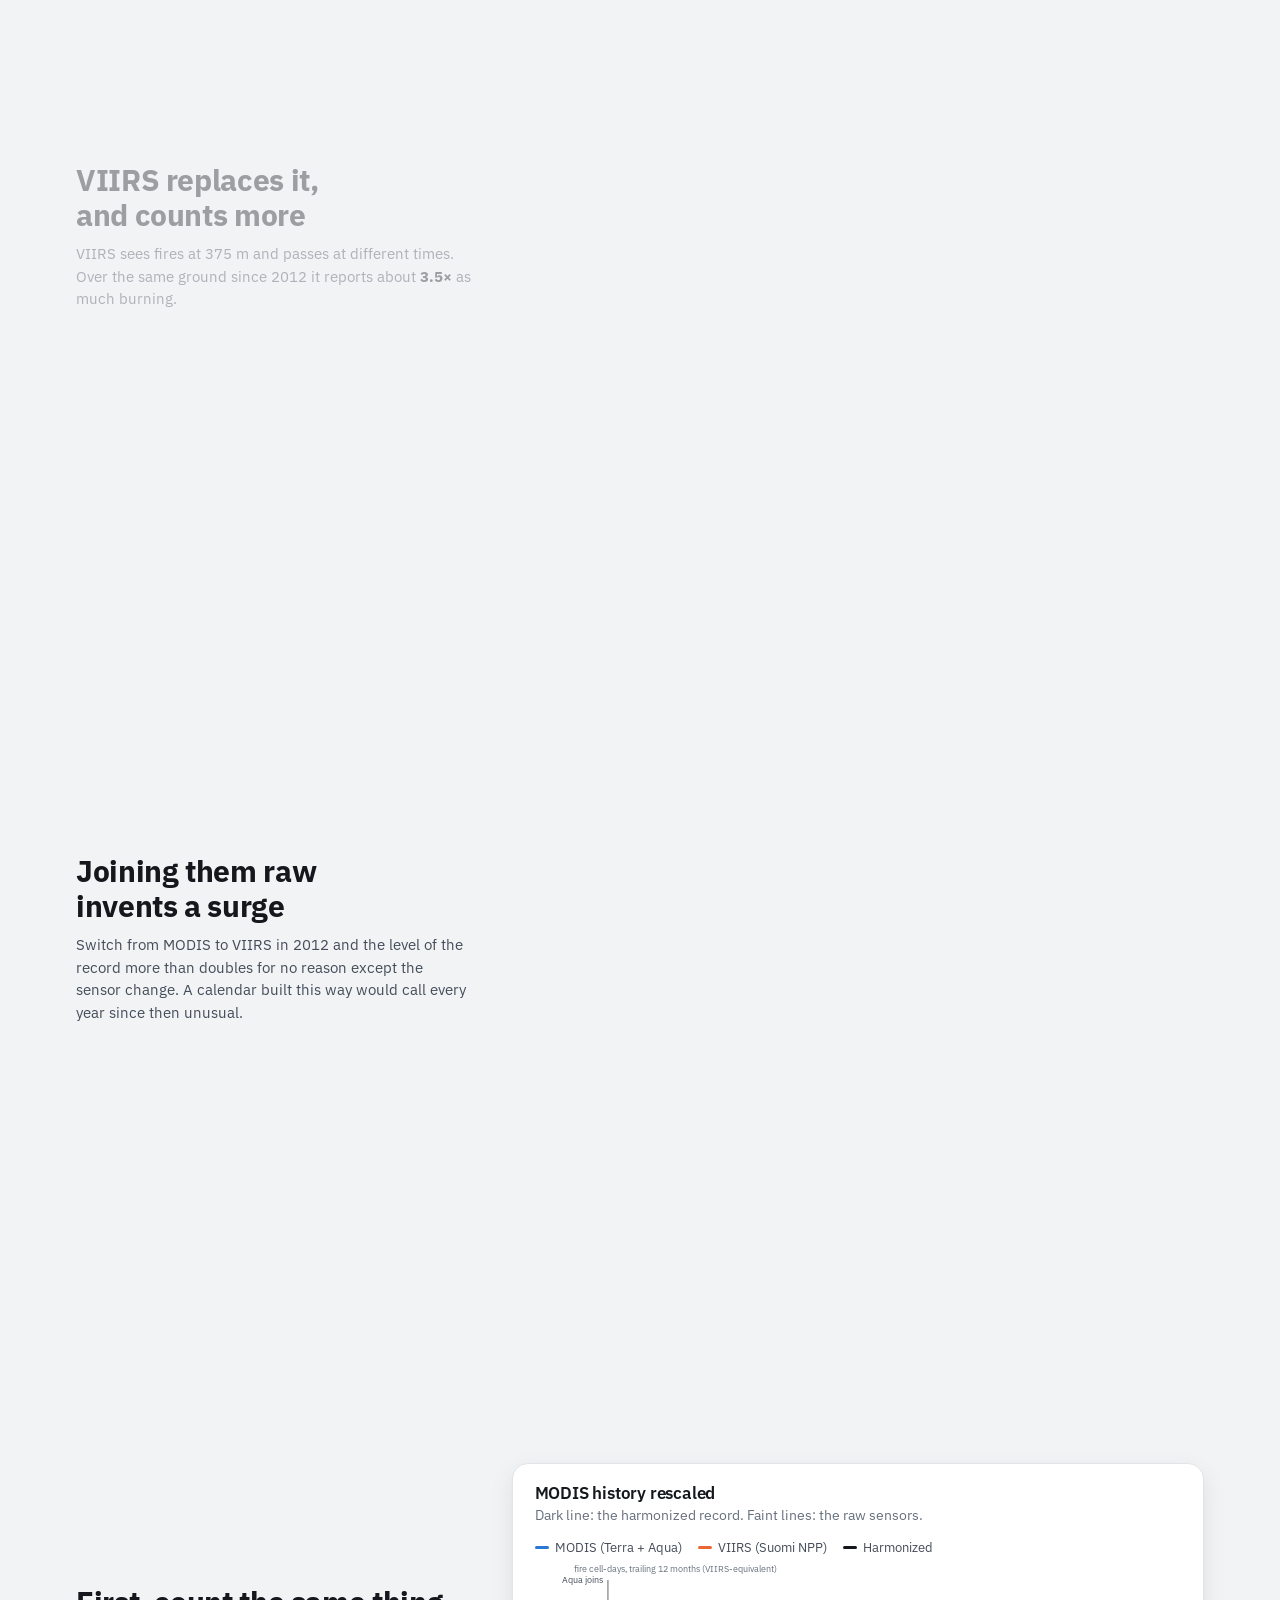
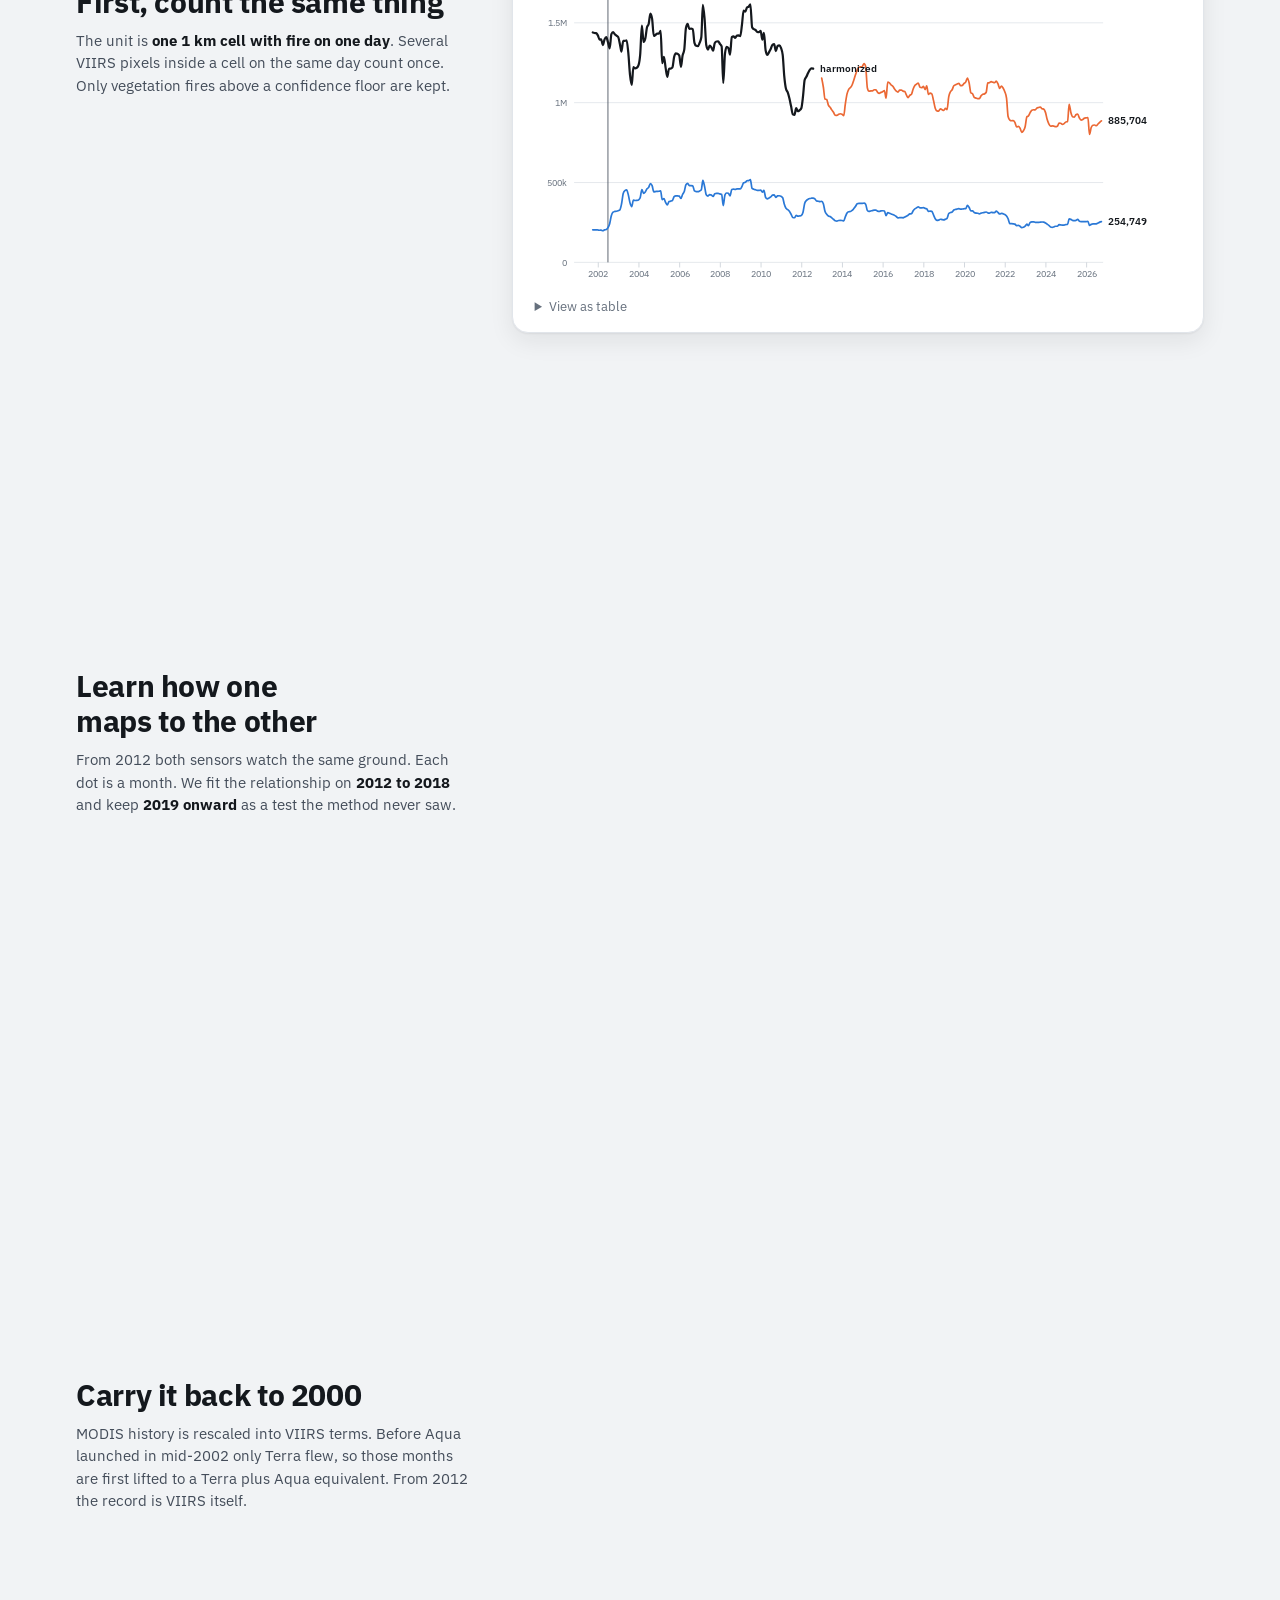
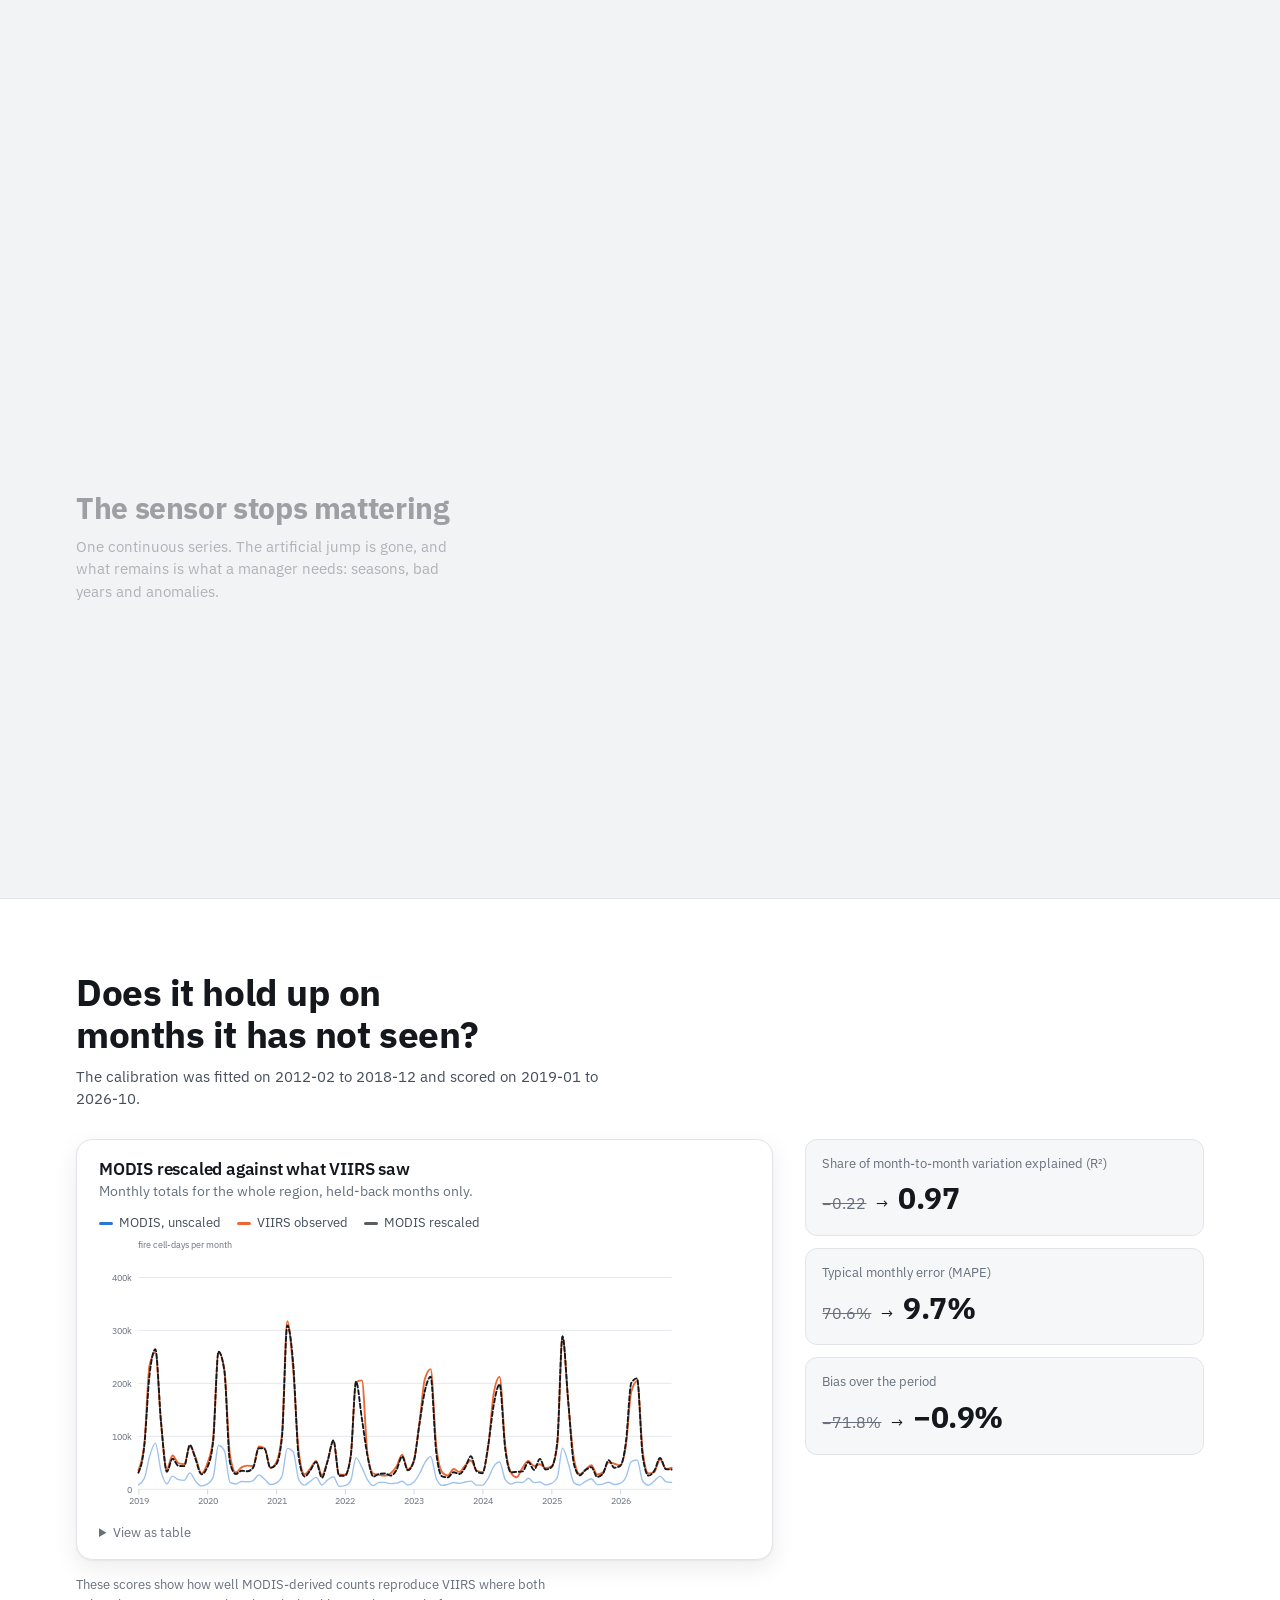
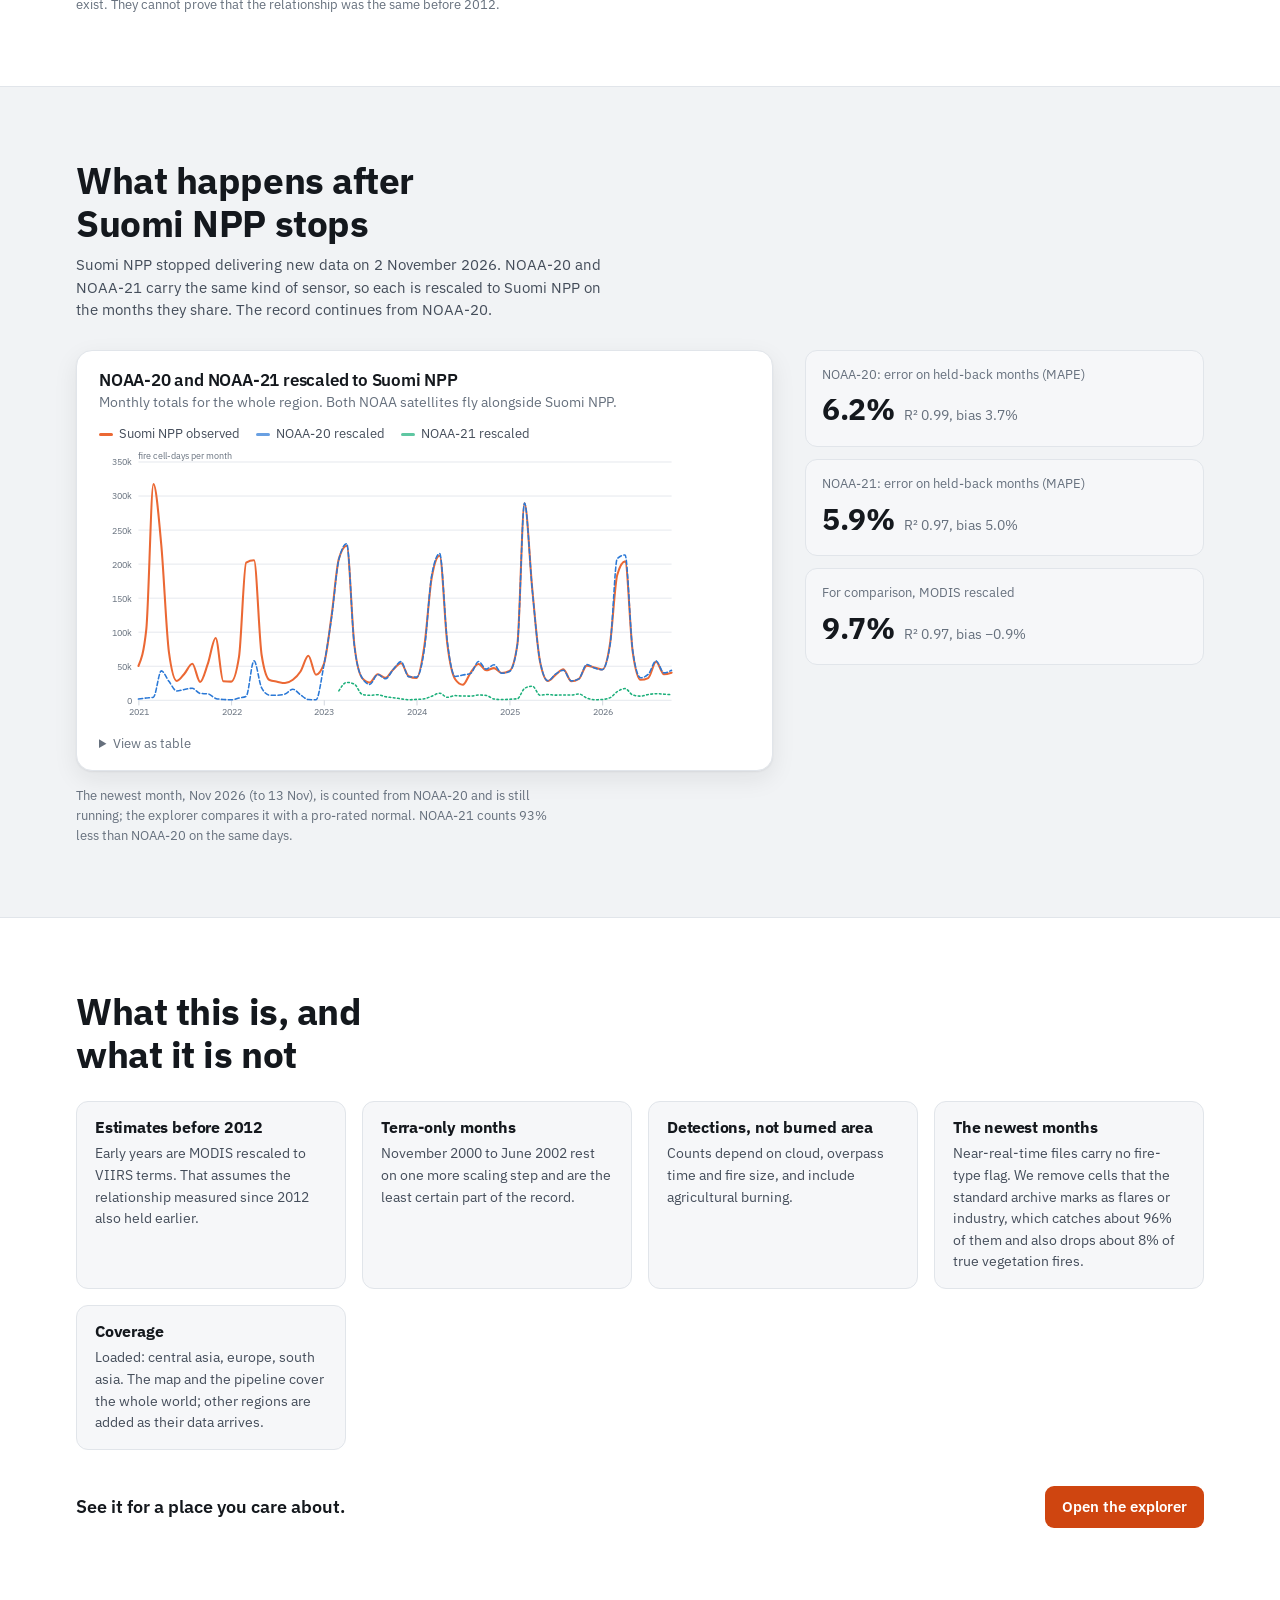
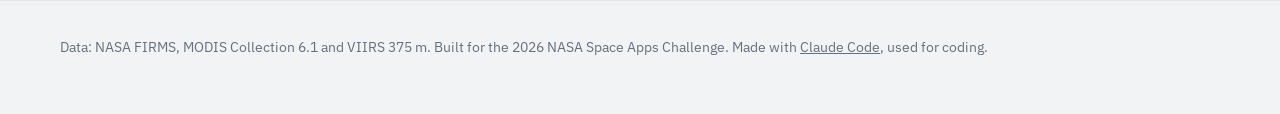
==== commit 44048f1a: "Simplify Claude Code credit" ====
--- a/web/index.html
+++ b/web/index.html
@@ -119,7 +119,7 @@
   </div>
 </section>
 </main>
-<footer class="foot wrap">Data: NASA FIRMS, MODIS Collection 6.1 and VIIRS 375 m. Built for the 2026 NASA Space Apps Challenge. Made with <a href="https://claude.com/claude-code">Claude Code</a>, used only to write the code; the idea, method choices and data decisions are ours.</footer>
+<footer class="foot wrap">Data: NASA FIRMS, MODIS Collection 6.1 and VIIRS 375 m. Built for the 2026 NASA Space Apps Challenge. Made with <a href="https://claude.com/claude-code">Claude Code</a>, used for coding.</footer>
 
 <script src="vendor/d3.min.js"></script>
 <script src="js/data.js"></script>
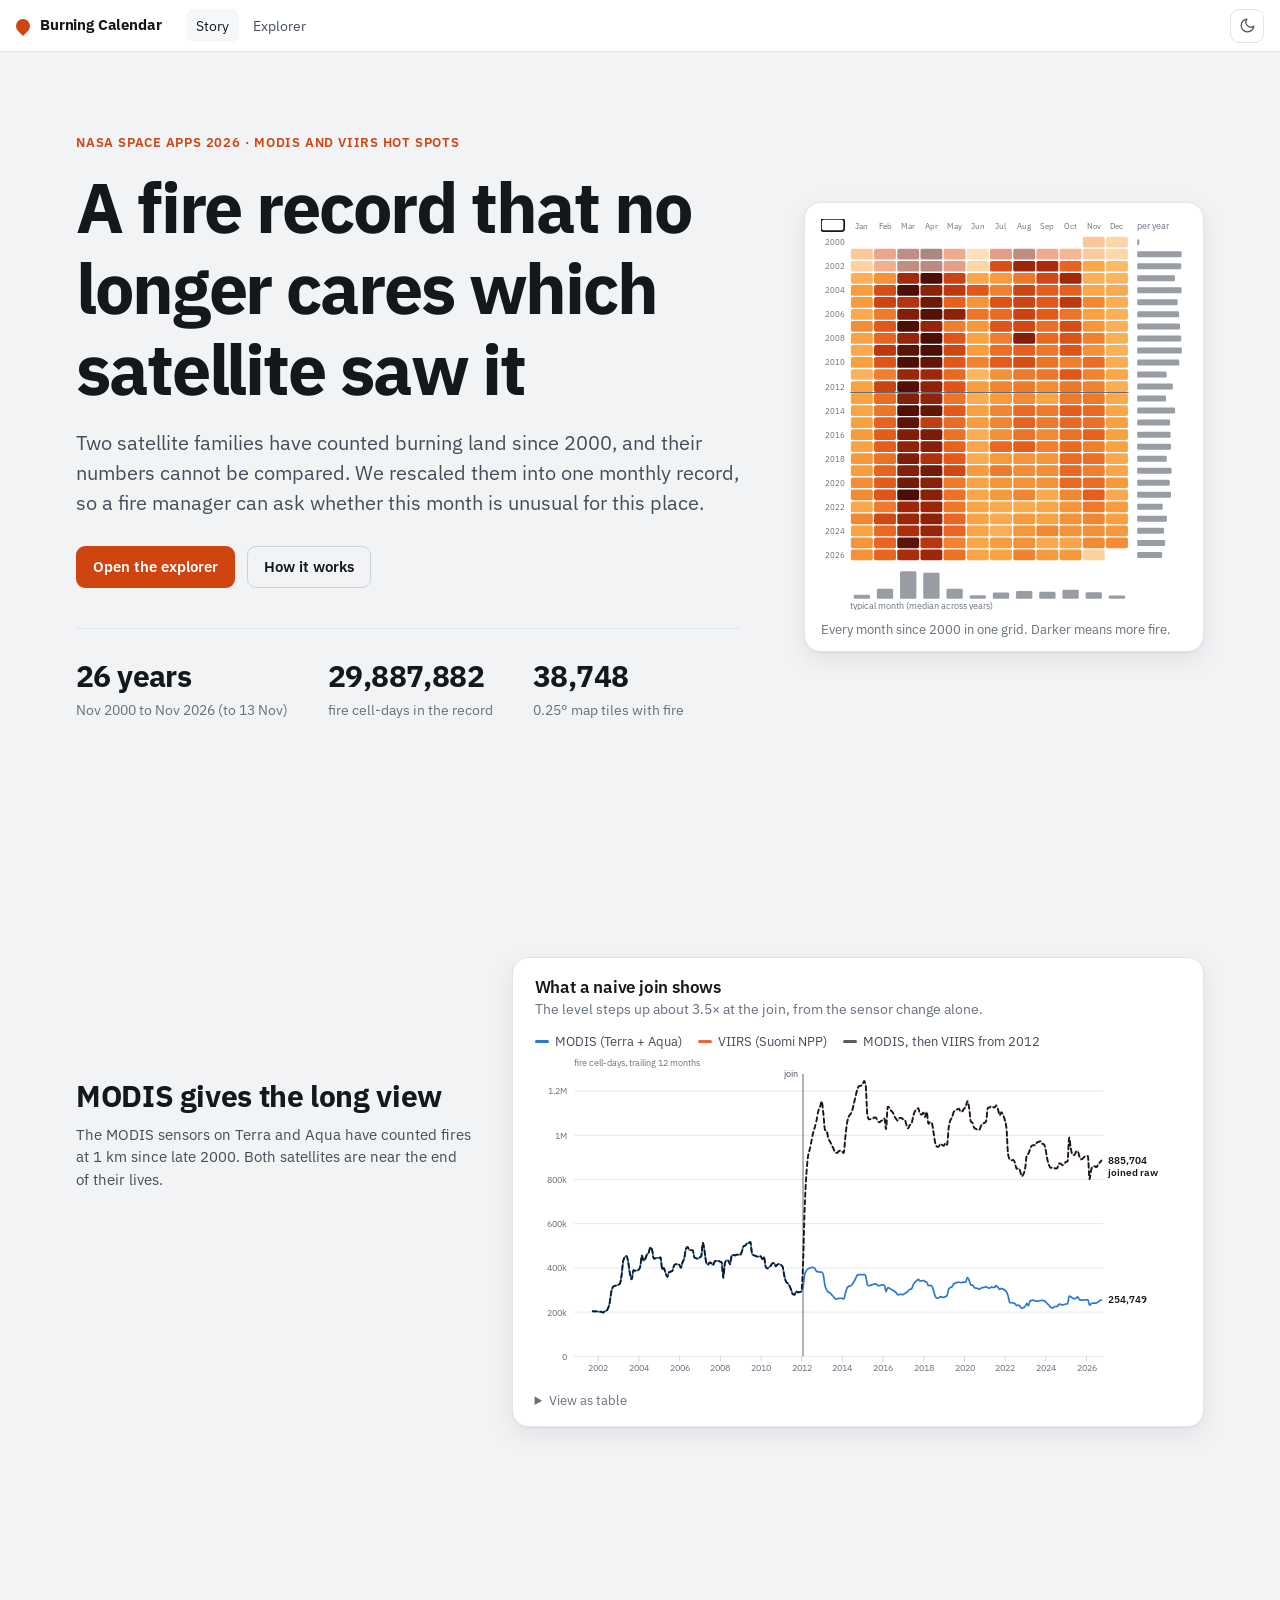
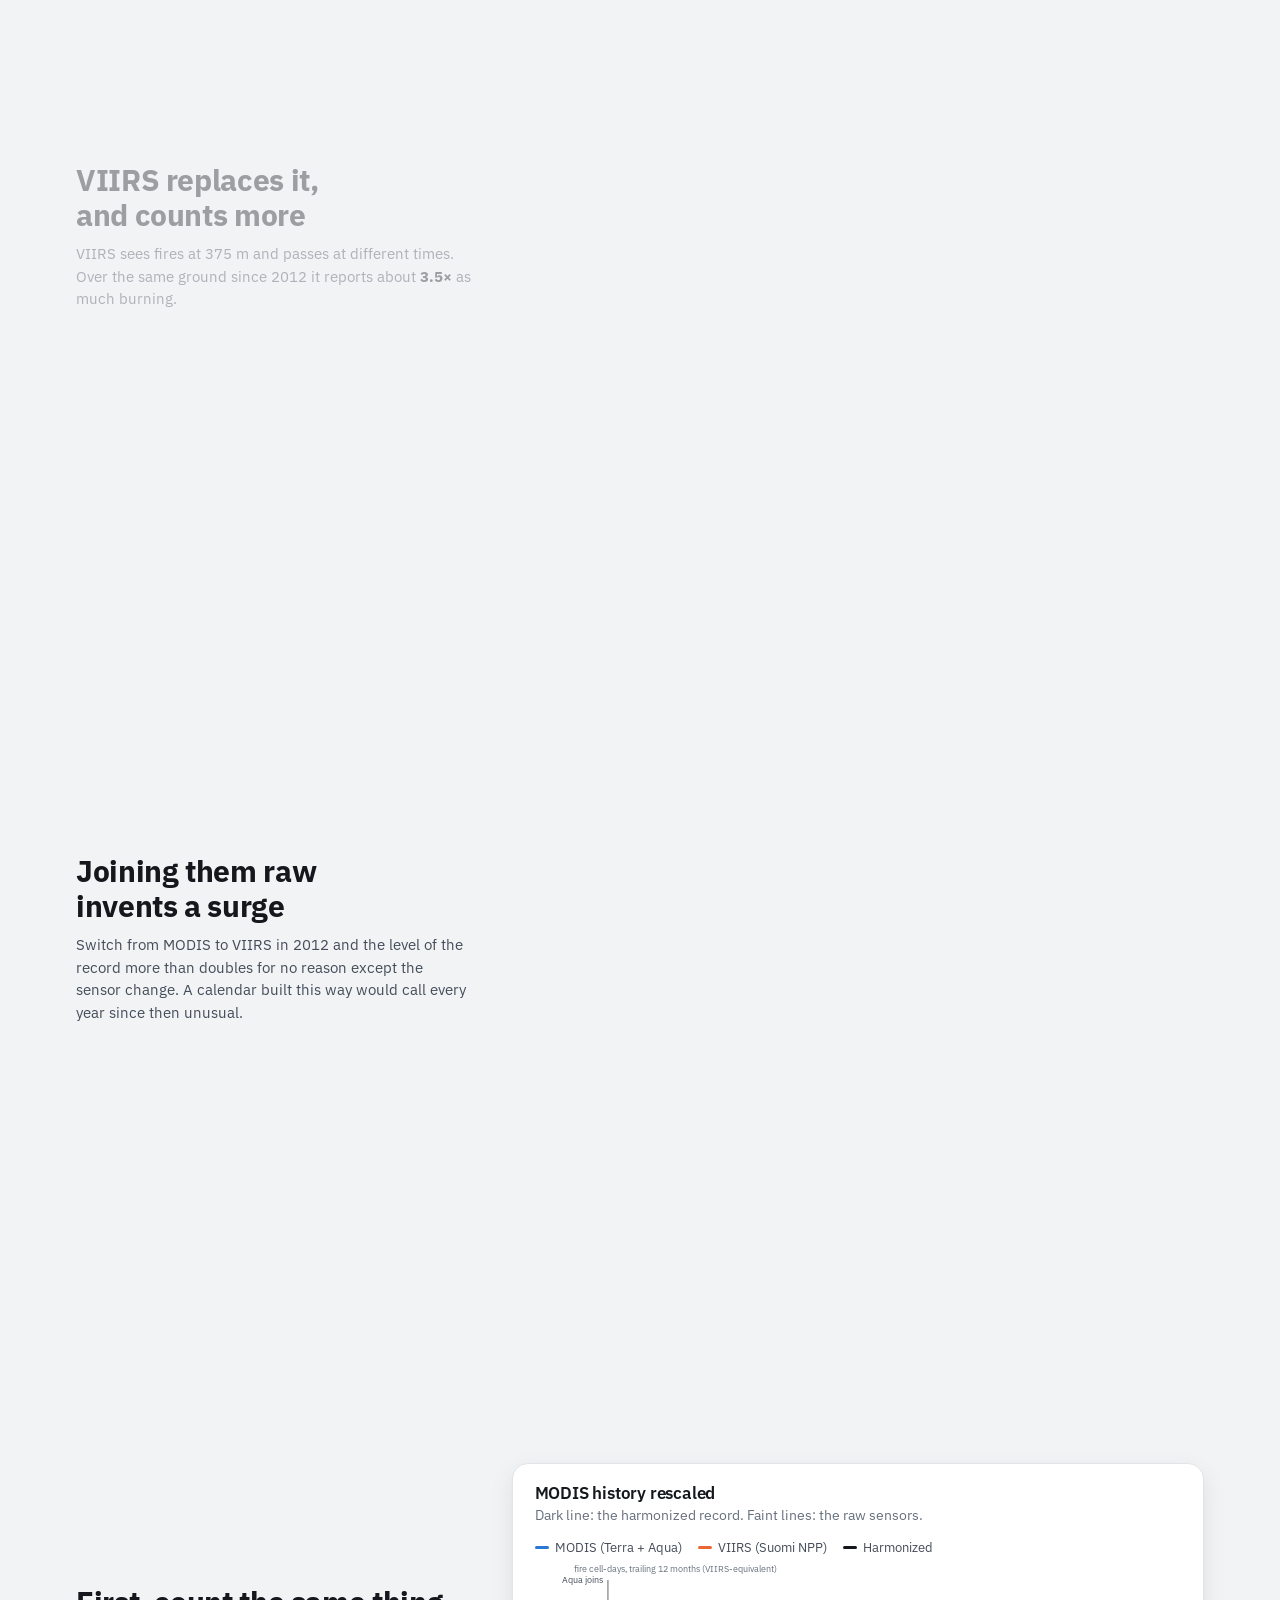
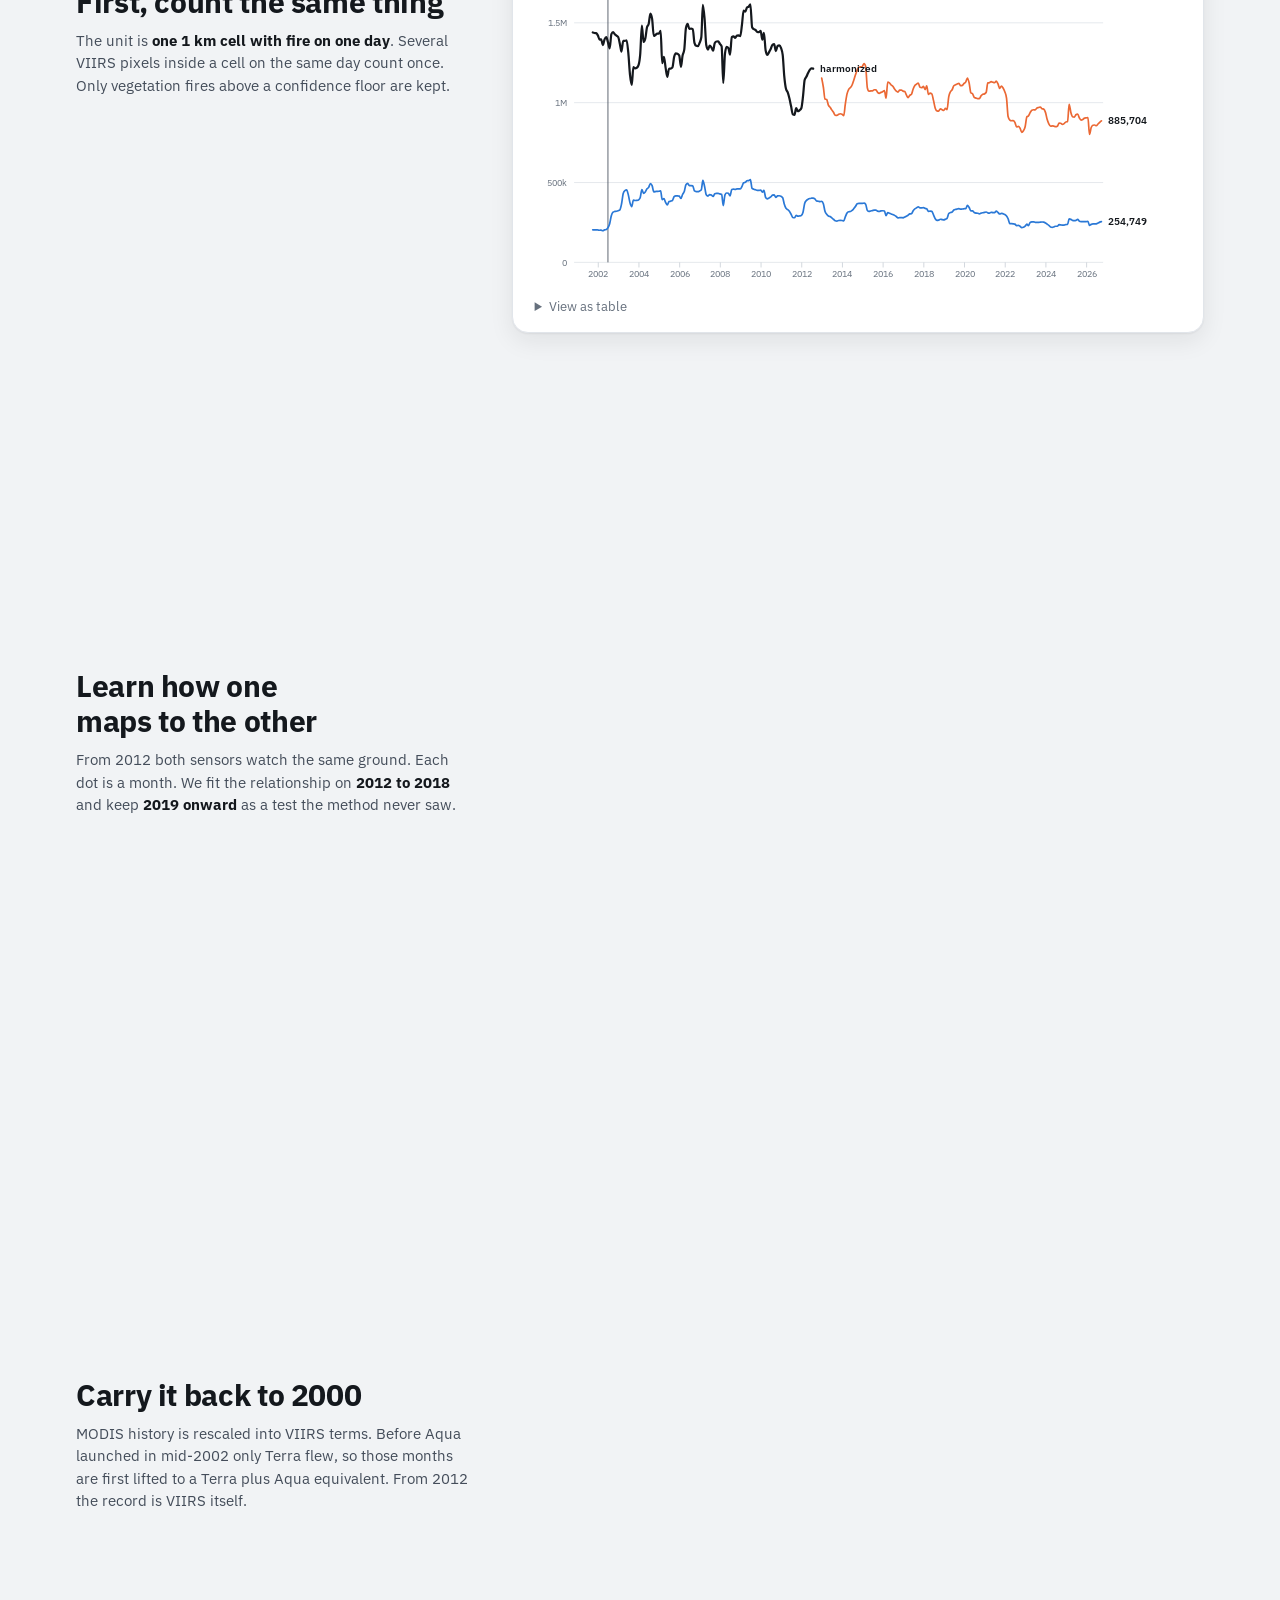
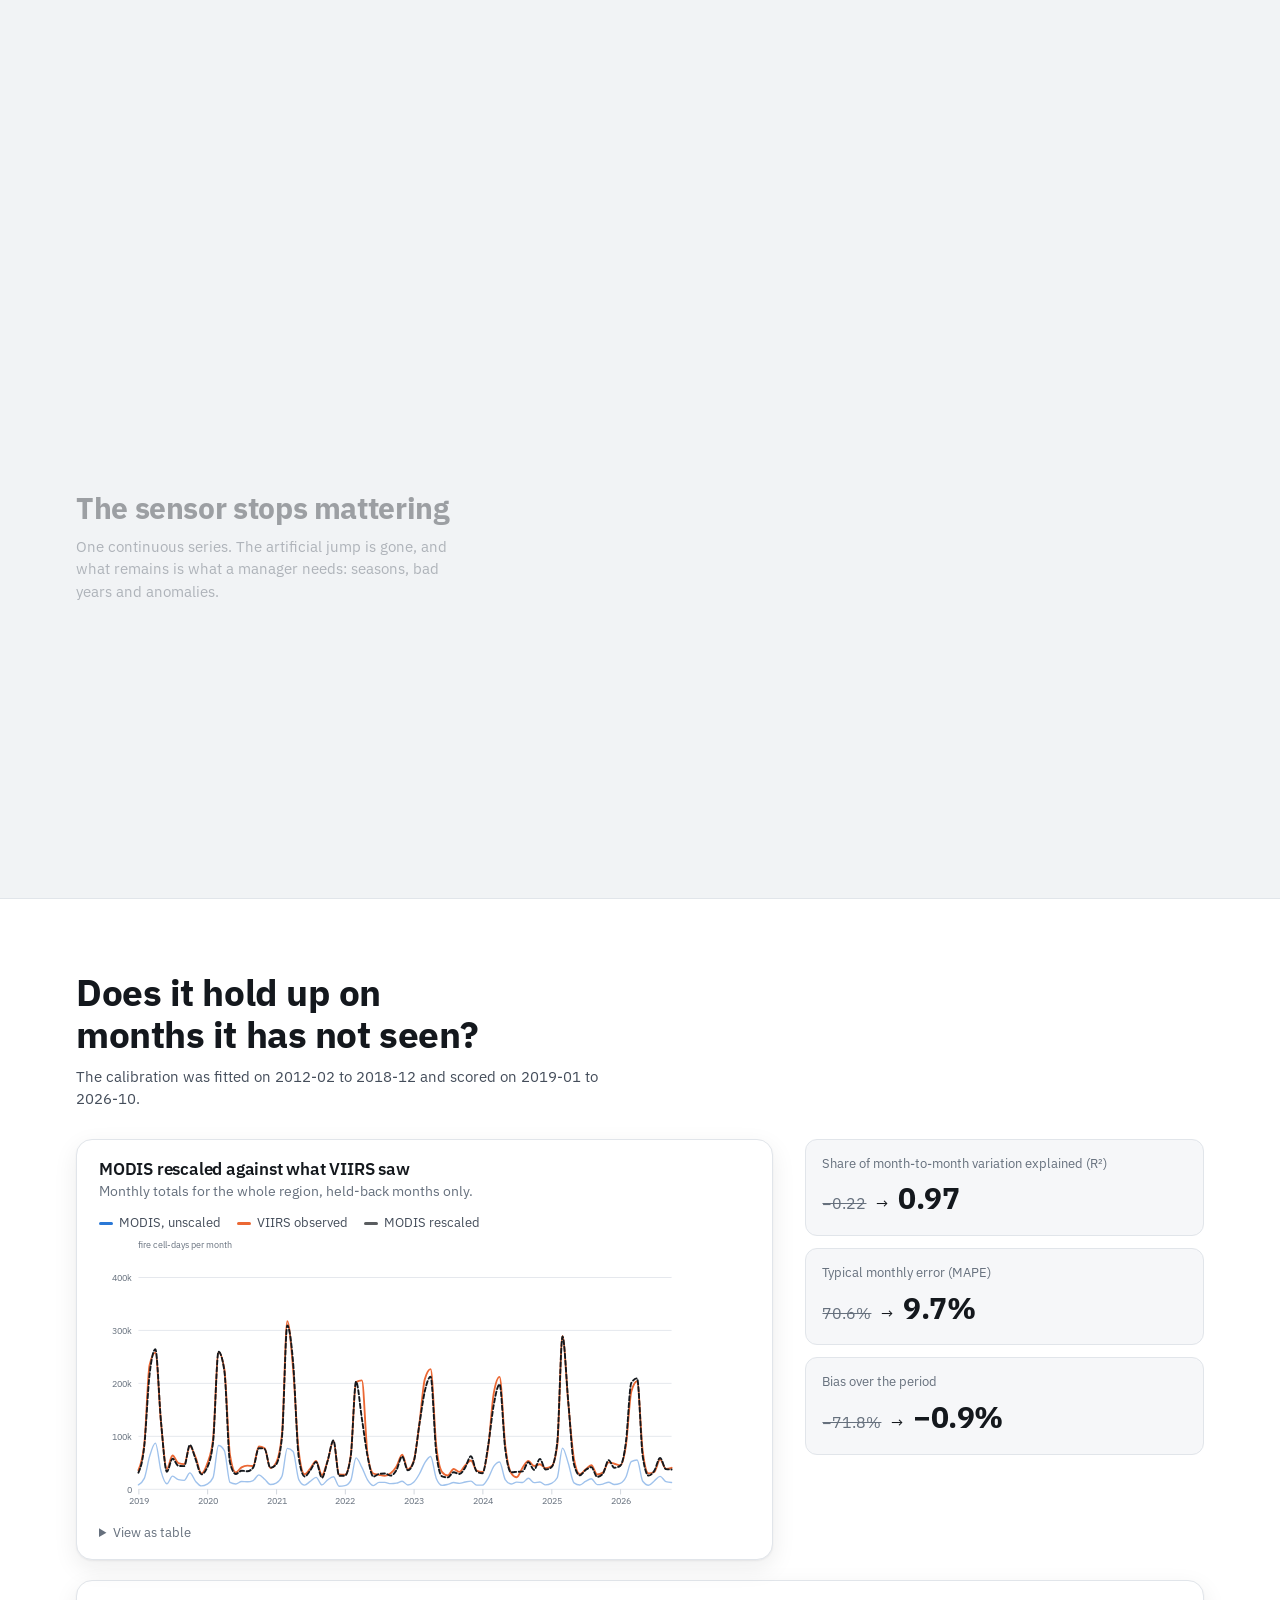
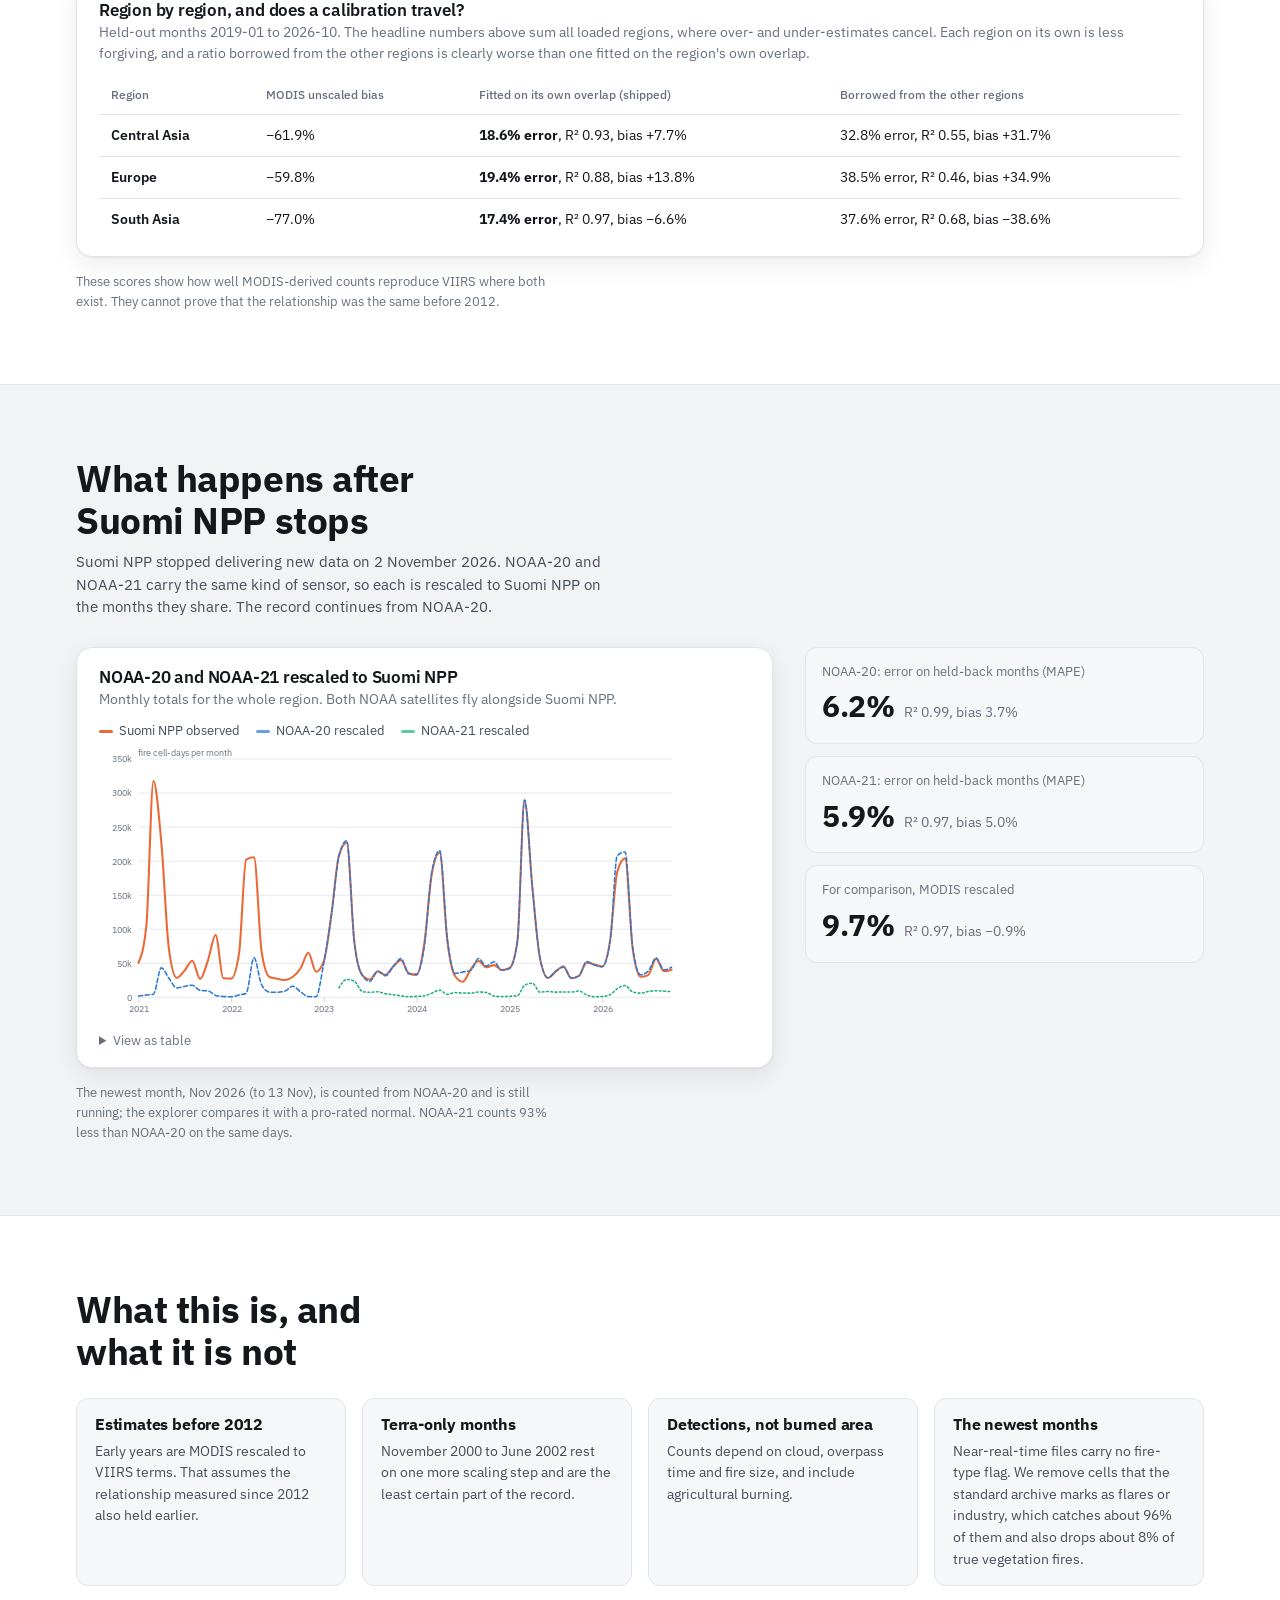
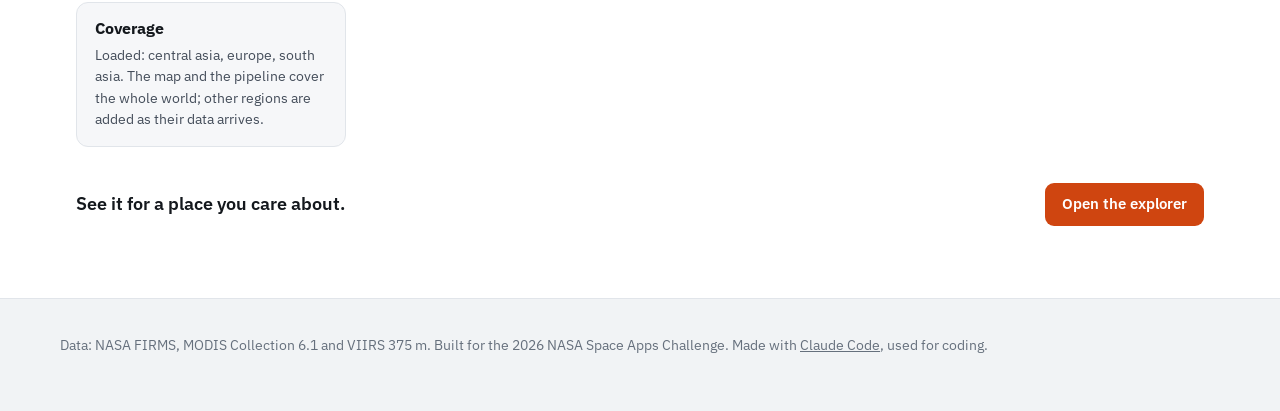
==== commit 26b742d8: "Validity: leave-one-region-out check; Impact: most-above-normal list and share links; README notes" ====
--- a/web/index.html
+++ b/web/index.html
@@ -86,6 +86,11 @@
       <div class="card"><h3 class="ct">MODIS rescaled against what VIIRS saw</h3><p class="cs" id="v-sub"></p><div id="chart-validate"></div></div>
       <div class="score" id="score"></div>
     </div>
+    <div class="card xval" id="xval-card" hidden>
+      <h3 class="ct">Region by region, and does a calibration travel?</h3>
+      <p class="cs" id="xval-sub"></p>
+      <div class="wrap-tbl"><table class="xtab" id="xval"></table></div>
+    </div>
     <p class="fineprint">These scores show how well MODIS-derived counts reproduce VIIRS where both exist. They cannot prove that the relationship was the same before 2012.</p>
   </div>
 </section>
--- a/web/css/story.css
+++ b/web/css/story.css
@@ -51,3 +51,10 @@
 }
 .alt-band { background: var(--bg); }
 .score .v em { font-style: normal; color: var(--muted); font-size: .85rem; }
+
+.xval { margin-top: 20px; }
+.wrap-tbl { overflow-x: auto; }
+.xtab { width: 100%; border-collapse: collapse; font-size: .88rem; font-variant-numeric: tabular-nums; }
+.xtab th, .xtab td { text-align: left; padding: 10px 12px; border-top: 1px solid var(--line); vertical-align: top; }
+.xtab thead th { color: var(--muted); font-weight: 500; font-size: .78rem; border-top: 0; }
+.xtab tbody th { text-transform: capitalize; font-weight: 600; }
